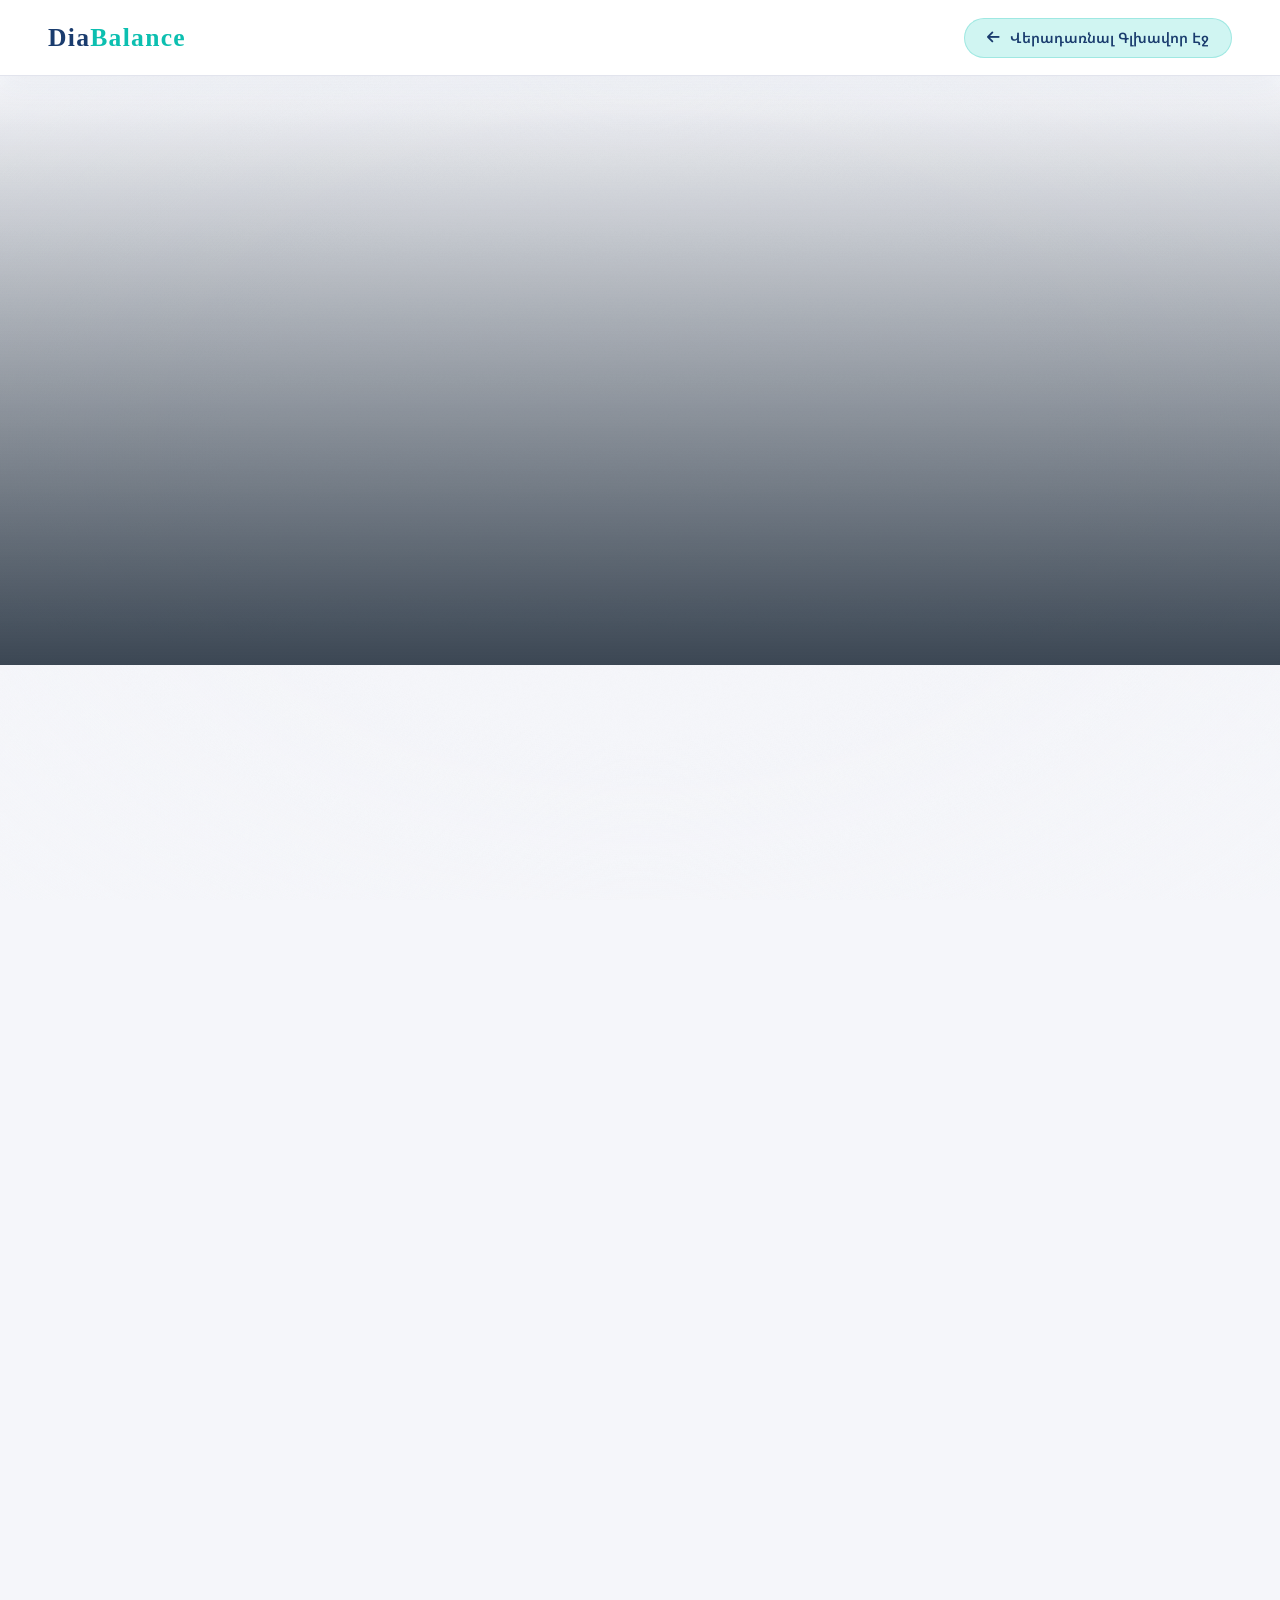
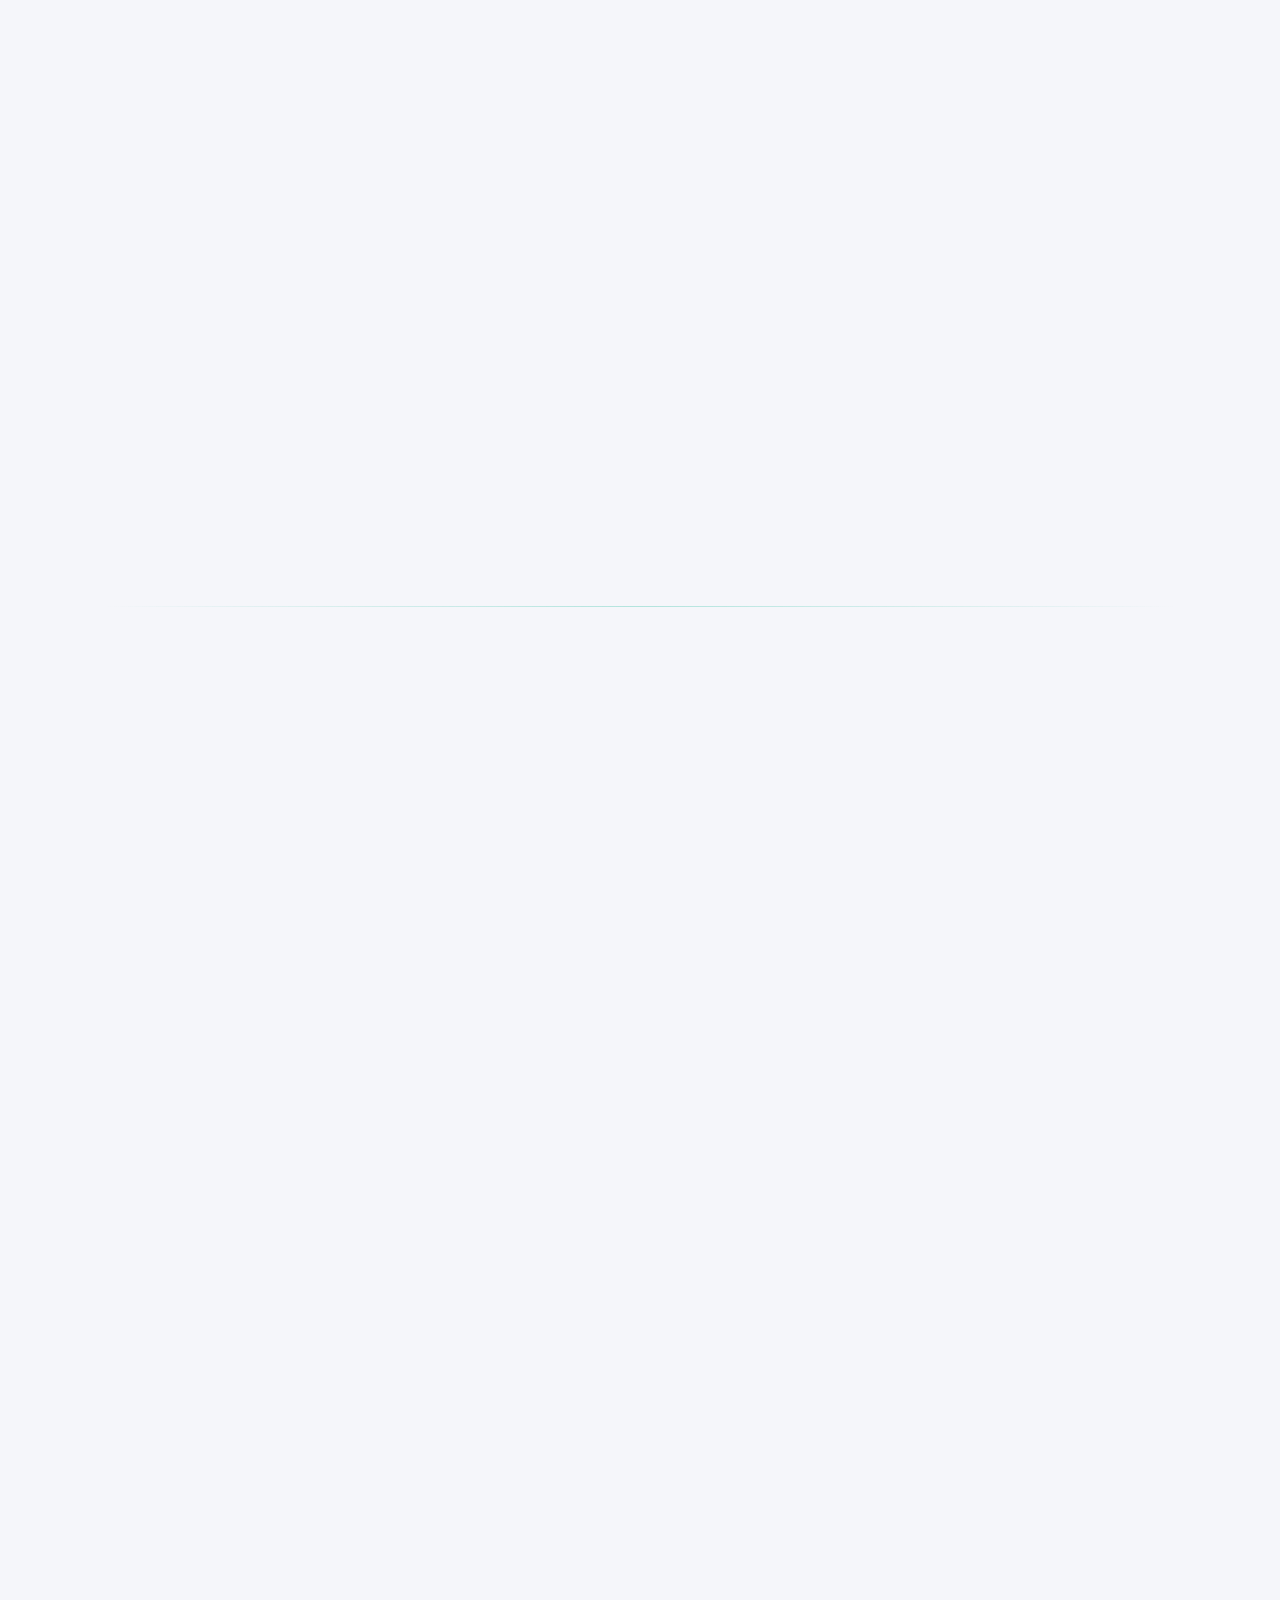
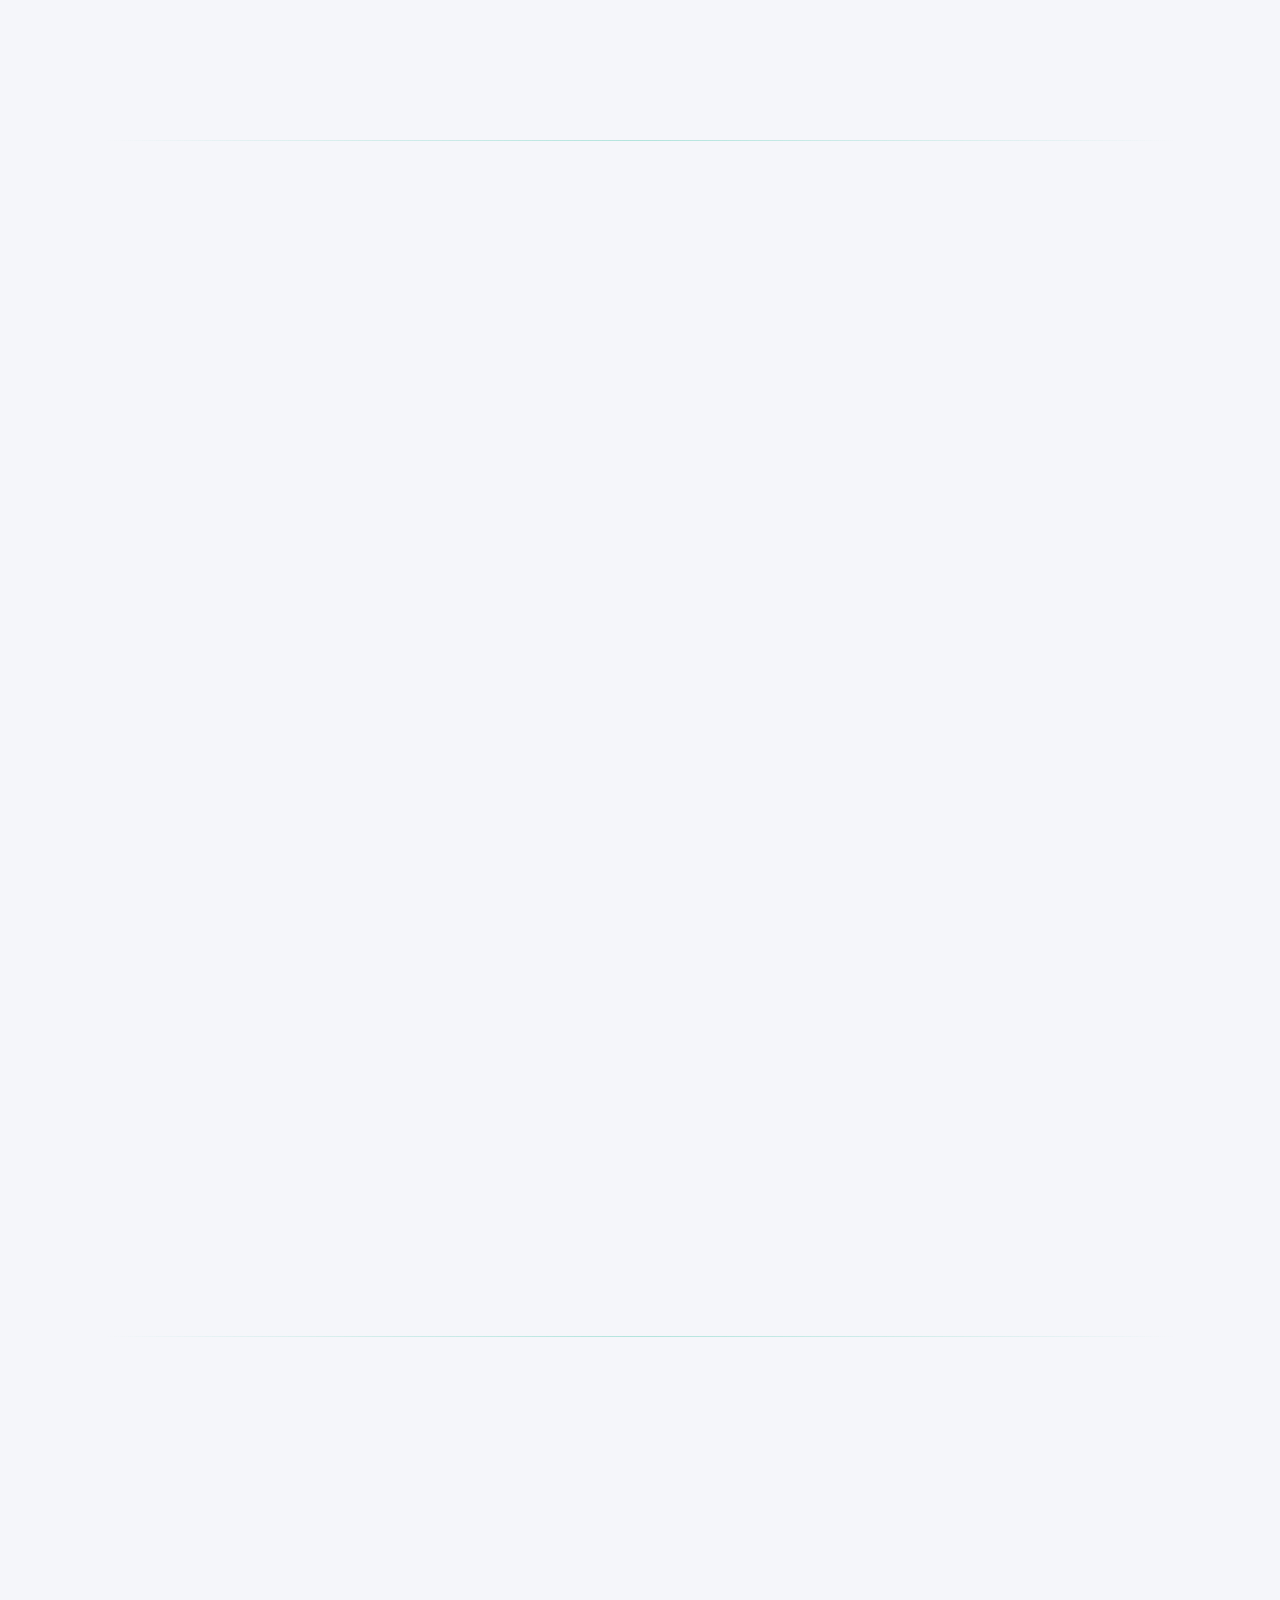
==== about.html @ 8f24bb7c "Add files via upload" ====
<!DOCTYPE html>
<html lang="hy">
<head>
    <meta charset="UTF-8" />
    <meta name="viewport" content="width=device-width, initial-scale=1.0" />
    <title>Դիաբետի մասին — DiaBalance</title>
    <link rel="preconnect" href="https://fonts.googleapis.com" />
    <link rel="preconnect" href="https://fonts.gstatic.com" crossorigin />
    <link href="https://fonts.googleapis.com/css2?family=Cormorant+Garamond:wght@300;400;600&family=DM+Sans:wght@300;400;500;600;700&family=Noto+Sans+Armenian:wght@300;400;500;600;700&display=swap" rel="stylesheet" />
    <link rel="stylesheet" href="https://cdnjs.cloudflare.com/ajax/libs/font-awesome/6.5.2/css/all.min.css" />
    <link rel="stylesheet" href="https://unpkg.com/aos@2.3.4/dist/aos.css" />
    <script src="https://cdnjs.cloudflare.com/ajax/libs/three.js/r128/three.min.js"></script>
    <style>
        :root {
            --bg: #f5f6fa;
            --surface: #ffffff;
            --blue: #1a3c6e;
            --blue-mid: #2563b0;
            --teal: #0cbfb0;
            --teal-soft: #d0f5f2;
            --gray-100: #f0f1f5;
            --gray-200: #e2e4ed;
            --gray-500: #8a91a8;
            --gray-800: #1e2235;

            --deep-blue: var(--bg);
            --navy: var(--surface);
            --mid-blue: var(--blue-mid);
            --teal-glow: rgba(12, 191, 176, 0.25);
            --teal-dim: rgba(12, 191, 176, 0.12);
            --white: var(--gray-800);
            --white-dim: var(--gray-500);
            --glass-bg: var(--surface);
            --glass-border: var(--gray-200);
            --glass-shadow: 0 8px 32px rgba(26, 60, 110, .06);
            --radius-lg: 26px;
            --radius-md: 18px;
            --transition: 0.45s cubic-bezier(0.22,0.87,0.38,0.99);
        }
        *, *::before, *::after { margin:0; padding:0; box-sizing:border-box; }
        html, body {
            width:100%;
            background: var(--deep-blue);
            font-family: 'Noto Sans Armenian','DM Sans',sans-serif;
            color: var(--white);
            scroll-behavior: smooth;
        }
        #bg-canvas { position:fixed; inset:0; z-index:0; pointer-events:none; }
        body::after {
            content:''; position:fixed; inset:0; z-index:1; pointer-events:none;
            background-image: url("data:image/svg+xml,%3Csvg viewBox='0 0 256 256' xmlns='http://www.w3.org/2000/svg'%3E%3Cfilter id='noise'%3E%3CfeTurbulence type='fractalNoise' baseFrequency='0.9' numOctaves='4' stitchTiles='stitch'/%3E%3C/filter%3E%3Crect width='100%25' height='100%25' filter='url(%23noise)' opacity='0.03'/%3E%3C/svg%3E");
            background-repeat:repeat; background-size:200px; opacity:0.6;
        }
        .vignette { position:fixed; inset:0; z-index:2; pointer-events:none; background:radial-gradient(ellipse 80% 80% at 50% 50%, transparent 40%, rgba(245, 246, 250, 0.75) 100%); }

        /* NAV */
        nav {
            position:fixed; top:0; left:0; right:0; z-index:50;
            display:flex; align-items:center; justify-content:space-between;
            padding:1.1rem 3rem;
            background:rgba(255, 255, 255, 0.95);
            backdrop-filter:blur(16px); -webkit-backdrop-filter:blur(16px);
            border-bottom:1px solid var(--glass-border);
            box-shadow: var(--glass-shadow);
        }
        .logo { font-family:'DM Serif Display',serif; font-size:1.6rem; font-weight:600; color:var(--blue); letter-spacing:0.05em; text-decoration:none; }
        .logo span { color:var(--teal); }
        
        .nav-back-btn {
            display: inline-flex;
            align-items: center;
            gap: 0.6rem;
            padding: 0.6rem 1.4rem;
            background: var(--teal-soft);
            color: var(--blue) !important;
            border: 1px solid rgba(12, 191, 176, 0.25);
            border-radius: 100px;
            font-size: 0.9rem;
            font-weight: 600;
            text-decoration: none;
            transition: all 0.3s ease;
        }
        .nav-back-btn:hover {
            background: var(--teal);
            color: #ffffff !important;
            transform: translateY(-2px);
            box-shadow: 0 4px 15px rgba(12, 191, 176, 0.3);
        }
        .nav-links { display:flex; gap:2rem; list-style:none; }
        .nav-links a {
            font-size:0.9rem; font-weight:500; color:var(--white-dim);
            text-decoration:none; transition:color 0.25s ease; position:relative;
        }
        .nav-links a::after {
            content:''; position:absolute; bottom:-6px; left:0; right:0; height:2px;
            background:var(--teal); transform:scaleX(0); transform-origin:left; transition:transform 0.3s ease;
        }
        .nav-links a:hover, .nav-links a.active { color:var(--white); }
        .nav-links a:hover::after, .nav-links a.active::after { transform:scaleX(1); }

        /* CONTENT */
        .content-wrapper { position:relative; z-index:10; padding-top:80px; }
        .wrap { max-width:1200px; margin:0 auto; padding:0 5%; }
        .section-pad { padding:100px 0; }

        /* PAGE HERO */
        .page-hero {
            min-height:65vh; display:flex; align-items:center; justify-content:center;
            text-align:center; padding:120px 5% 80px;
            background:linear-gradient(180deg, rgba(13,27,42,0) 0%, rgba(13,27,42,0.8) 100%);
        }
        .page-hero-badge {
            display:inline-flex; align-items:center; gap:0.6rem;
            padding:0.5rem 1.2rem; border:1px solid rgba(26,188,156,0.35);
            border-radius:999px; background:var(--teal-dim);
            font-size:0.8rem; font-weight:600; color:var(--teal);
            margin-bottom:1.6rem; backdrop-filter:blur(8px);
        }
        .page-hero-badge span { width:8px; height:8px; border-radius:50%; background:var(--teal); box-shadow:0 0 10px var(--teal); animation:pulse 2s infinite; }
        @keyframes pulse { 0%,100%{opacity:1;transform:scale(1)} 50%{opacity:.4;transform:scale(.7)} }
        .page-title { font-size:clamp(2.8rem,6vw,5rem); font-weight:700; line-height:1.15; margin-bottom:1.5rem; }
        .page-title span { color:var(--teal); text-shadow:0 0 30px rgba(26,188,156,0.5); }
        .page-subtitle { font-size:1.2rem; color:var(--white-dim); max-width:600px; margin:0 auto; line-height:1.8; }

        /* GLASS CARD */
        .glass-card {
            background:var(--glass-bg); backdrop-filter:blur(16px); -webkit-backdrop-filter:blur(16px);
            border:1px solid var(--glass-border); border-radius:var(--radius-lg);
            box-shadow:var(--glass-shadow); transition:all var(--transition); position:relative; overflow:hidden;
        }
        .glass-card::before {
            content:''; position:absolute; top:0; left:0; right:0; height:3px;
            background:linear-gradient(90deg,#1e4d8c,var(--teal)); opacity:0; transition:opacity var(--transition);
        }
        .glass-card:hover { border-color:var(--teal); box-shadow:0 15px 50px rgba(26,188,156,0.2); }
        .glass-card:hover::before { opacity:1; }

        /* PHOTO STRIP */
        .photo-strip { display:grid; grid-template-columns:repeat(4,1fr); gap:1.5rem; margin-bottom:5rem; }
        .photo-card {
            border-radius:var(--radius-md); overflow:hidden; position:relative; aspect-ratio:4/3;
            box-shadow:var(--glass-shadow); transition:all var(--transition);
        }
        .photo-card:hover { transform:translateY(-8px) scale(1.02); box-shadow:0 20px 50px rgba(26,188,156,0.3); }
        .photo-card img { width:100%; height:100%; object-fit:cover; display:block; transition:transform 0.6s ease; }
        .photo-card:hover img { transform:scale(1.1); }
        .photo-card-label {
            position:absolute; bottom:0; left:0; right:0; padding:1.5rem 1.2rem 1rem;
            background:linear-gradient(to top, rgba(13,27,42,0.95), transparent);
            font-size:0.9rem; font-weight:600; color:var(--white);
        }
        .photo-card:first-child { grid-column:span 2; grid-row:span 2; aspect-ratio:unset; }
        .photo-card:first-child { height:400px; }

        /* DS LABEL */
        .ds-label {
            display:inline-flex; align-items:center; gap:10px;
            background:var(--teal-dim); color:var(--teal);
            border:1px solid rgba(26,188,156,0.2); font-size:0.85rem; font-weight:700;
            padding:8px 18px; border-radius:100px; margin-bottom:1.5rem;
            backdrop-filter:blur(10px); box-shadow:0 0 10px var(--teal-dim);
        }
        .ds-h2 { font-size:clamp(2rem,4vw,3rem); font-weight:700; color:var(--white); margin-bottom:1.5rem; line-height:1.2; }
        .ds-sub { font-size:1.1rem; color:var(--white-dim); line-height:1.8; }

        /* INFO GRID */
        .info-grid { display:grid; grid-template-columns:1fr 1fr; gap:3rem; align-items:center; }
        .info-text { display:flex; flex-direction:column; gap:1.5rem; }
        .info-text p { font-size:1.05rem; color:var(--white-dim); line-height:1.9; }
        .info-image { border-radius:var(--radius-lg); overflow:hidden; box-shadow:0 0 40px rgba(26,188,156,0.15); }
        .info-image img { width:100%; height:400px; object-fit:cover; display:block; }

        /* STAT PILLS */
        .stat-pills { display:flex; gap:1.5rem; flex-wrap:wrap; margin-top:2rem; }
        .stat-pill {
            padding:1.2rem 2rem; border-radius:16px; text-align:center;
            background:var(--glass-bg); border:1px solid rgba(26,188,156,0.25);
            backdrop-filter:blur(12px); flex:1 1 140px;
        }
        .stat-pill-num { display:block; font-size:2.2rem; font-weight:700; color:var(--teal); text-shadow:0 0 15px rgba(26,188,156,0.5); }
        .stat-pill-lab { font-size:0.85rem; color:var(--white-dim); margin-top:0.3rem; }

        /* ICON LIST */
        .icon-list { display:flex; flex-direction:column; gap:1.2rem; }
        .icon-item {
            display:flex; align-items:flex-start; gap:1.5rem;
            padding:1.5rem 2rem; border-radius:20px;
            background:var(--glass-bg); border:1px solid var(--glass-border);
            backdrop-filter:blur(12px); transition:all var(--transition);
        }
        .icon-item:hover { border-color:var(--teal); transform:translateX(8px); box-shadow:0 8px 30px rgba(26,188,156,0.15); }
        .icon-item-ico { width:52px; height:52px; border-radius:16px; background:rgba(26,188,156,0.12); color:var(--teal); display:flex; align-items:center; justify-content:center; font-size:1.5rem; flex-shrink:0; border:1px solid rgba(26,188,156,0.2); }
        .icon-item-text strong { display:block; font-size:1.1rem; color:var(--white); margin-bottom:0.4rem; }
        .icon-item-text p { font-size:0.95rem; color:var(--white-dim); line-height:1.6; }

        /* INFOGRAPHIC CARDS */
        .infographic-grid { display:grid; grid-template-columns:repeat(3,1fr); gap:2rem; }
        .infographic-card { padding:2.5rem 2rem; text-align:center; }
        .infographic-card i { font-size:3.5rem; color:var(--teal); margin-bottom:1.5rem; filter:drop-shadow(0 0 15px rgba(26,188,156,0.5)); }
        .infographic-card h3 { font-size:1.3rem; font-weight:600; color:var(--white); margin-bottom:0.8rem; }
        .infographic-card p { font-size:0.95rem; color:var(--white-dim); line-height:1.7; }

        /* SECTION DIVIDER */
        .divider { width:100%; height:1px; background:linear-gradient(90deg,transparent,rgba(26,188,156,0.3),transparent); margin:0; }

        /* BACK BUTTON */
        .back-btn {
            display:inline-flex; align-items:center; gap:0.7rem; padding:0.8rem 1.8rem;
            background:var(--teal-dim); border:1px solid rgba(26,188,156,0.3); color:var(--teal);
            border-radius:100px; font-size:0.95rem; font-weight:600; text-decoration:none;
            transition:all 0.3s ease; margin-bottom:2rem;
        }
        .back-btn:hover { background:var(--teal); color:var(--deep-blue); transform:translateX(-4px); }

        /* FOOTER */
        footer {
            position:relative; z-index:10; text-align:center; padding:3rem;
            border-top:1px solid var(--glass-border); color:var(--white-dim); font-size:0.9rem;
        }
        footer a { color:var(--teal); text-decoration:none; }

        @media(max-width:960px) {
            .info-grid { grid-template-columns:1fr; }
            .photo-strip { grid-template-columns:1fr 1fr; }
            .photo-card:first-child { grid-column:span 2; }
            .infographic-grid { grid-template-columns:1fr 1fr; }
        }
        @media(max-width:640px) {
            nav { padding:1rem 1.5rem; }
            .nav-links { display:none; }
            .photo-strip { grid-template-columns:1fr; }
            .photo-card:first-child { grid-column:span 1; }
            .infographic-grid { grid-template-columns:1fr; }
        }
    </style>
</head>
<body>
<canvas id="bg-canvas"></canvas>
<div class="vignette"></div>

<nav id="navbar">
    <a href="index.html" class="logo">Dia<span>Balance</span></a>
    <a href="index.html" class="nav-back-btn"><i class="fa-solid fa-arrow-left"></i> Վերադառնալ Գլխավոր Էջ</a>
</nav>

<div class="content-wrapper">

    <!-- PAGE HERO -->
    <div class="page-hero">
        <div>
            <div class="page-hero-badge" data-aos="fade-down"><span></span> Բժշկական ուղեցույց</div>
            <h1 class="page-title" data-aos="fade-up" data-aos-delay="100">Ամեն ինչ <span>Դիաբետի</span> մասին</h1>
            <p class="page-subtitle" data-aos="fade-up" data-aos-delay="200">Բացահայտեք շաքարային դիաբետի էությունը, առաջացման պատճառները, ռիսկային գործոնները և արդյունավետ կառավարման ուղիները:</p>
        </div>
    </div>

    <div class="wrap">

        <!-- PHOTO STRIP -->
        <div class="photo-strip" data-aos="fade-up">
            <div class="photo-card">
                <img src="https://images.unsplash.com/photo-1631549916768-4119b2e5f926?w=800&q=80&fit=crop" alt="Diabetes care" loading="lazy"/>
                <div class="photo-card-label">Ժամանակակից բժշկություն</div>
            </div>
            <div class="photo-card">
                <img src="https://images.unsplash.com/photo-1559757148-5c350d0d3c56?w=600&q=80&fit=crop" alt="blood glucose" loading="lazy"/>
                <div class="photo-card-label">Գլյուկոզայի մոնիտորինգ</div>
            </div>
            <div class="photo-card">
                <img src="https://images.unsplash.com/photo-1490645935967-10de6ba17061?w=600&q=80&fit=crop" alt="healthy food" loading="lazy"/>
                <div class="photo-card-label">Առողջ սնուցում</div>
            </div>
            <div class="photo-card">
                <img src="https://images.unsplash.com/photo-1571019613454-1cb2f99b2d8b?w=600&q=80&fit=crop" alt="exercise" loading="lazy"/>
                <div class="photo-card-label">Ֆիզիկական ակտիվություն</div>
            </div>
            <div class="photo-card">
                <img src="https://images.unsplash.com/photo-1576091160550-2173dba999ef?w=600&q=80&fit=crop" alt="doctor patient" loading="lazy"/>
                <div class="photo-card-label">Բժշկական հսկողություն</div>
            </div>
        </div>

        <!-- SECTION 1: WHAT IS DIABETES -->
        <section class="section-pad">
            <div class="info-grid">
                <div class="info-text" data-aos="fade-right" data-aos-duration="900">
                    <div class="ds-label"><i class="fa-solid fa-circle-info"></i> Սահմանում</div>
                    <h2 class="ds-h2">Ի՞նչ է շաքարային դիաբետը</h2>
                    <p>Շաքարային դիաբետը (Diabetes Mellitus) քրոնիկ նյութափոխանակային հիվանդություն է, որի դեպքում արյան մեջ գլյուկոզայի մակարդակը մնում է կայուն բարձր։ Սա տեղի է ունենում, երբ ենթաստամոքսային գեղձը չի կարողանում արտադրել բավարար քանակությամբ ինսուլին, կամ օրգանիզմն արդյունավետորեն չի կարողանում օգտագործել արտադրված ինսուլինը:</p>
                    <p>Ինսուլինը հորմոն է, որն օգնում է գլյուկոզային ներթափանցել բջիջներ և ապահովել դրանք էներգիայով: Եթե այս գործընթացը խանգարվում է, գլյուկոզան կուտակվում է արյան մեջ, ինչը ժամանակի ընթացքում զգալի վնաս է հասցնում օրգանիզմի բազմաթիվ համակարգերին:</p>
                    <div class="stat-pills">
                        <div class="stat-pill"><span class="stat-pill-num" data-count="537">0</span><div class="stat-pill-lab">մլն հիվանդ աշխարհում</div></div>
                        <div class="stat-pill"><span class="stat-pill-num" data-count="90">0</span><div class="stat-pill-lab">%՝ 2-րդ տիպ</div></div>
                        <div class="stat-pill"><span class="stat-pill-num">50%</span><div class="stat-pill-lab">չգիտի իր ախտորոշման մասին</div></div>
                    </div>
                </div>
                <div class="info-image" data-aos="fade-left" data-aos-duration="900" data-aos-delay="200">
                    <img src="https://images.unsplash.com/photo-1559757148-5c350d0d3c56?w=800&q=80&fit=crop" alt="Diabetes medical" loading="lazy" />
                </div>
            </div>
        </section>

        <div class="divider"></div>

        <!-- SECTION 2: INFOGRAPHIC - CAUSES -->
        <section class="section-pad" id="causes">
            <div style="text-align:center;margin-bottom:4rem;" data-aos="fade-up">
                <div class="ds-label"><i class="fa-solid fa-magnifying-glass"></i> Պատճառները</div>
                <h2 class="ds-h2">Ինչո՞ւ է առաջանում դիաբետը</h2>
            </div>
            <div class="infographic-grid">
                <div class="glass-card infographic-card" data-aos="fade-up" data-aos-delay="0">
                    <i class="fa-solid fa-dna"></i>
                    <h3>Գենետիկ նախատրամադրվածություն</h3>
                    <p>Ընտանիքում հիվանդության առկայությունը զգալիորեն բարձրացնում է հատկապես 2-րդ տիպի դիաբետի զարգացման ռիսկը:</p>
                </div>
                <div class="glass-card infographic-card" data-aos="fade-up" data-aos-delay="150">
                    <i class="fa-solid fa-burger"></i>
                    <h3>Ոչ առողջ ապրելակերպ</h3>
                    <p>Ավելորդ քաշը, պարզ ածխաջրերով հարուստ սնունդը և նստակյաց ակտիվությունը 2-րդ տիպի դիաբետի հիմնական գործոններն են:</p>
                </div>
                <div class="glass-card infographic-card" data-aos="fade-up" data-aos-delay="300">
                    <i class="fa-solid fa-shield-virus"></i>
                    <h3>Աուտոիմուն խանգարումներ</h3>
                    <p>1-ին տիպի դիաբետի դեպքում իմունային համակարգը սխալմամբ հարձակվում է ենթաստամոքսային գեղձի ինսուլին արտադրող բջիջների վրա:</p>
                </div>
                <div class="glass-card infographic-card" data-aos="fade-up" data-aos-delay="450">
                    <i class="fa-solid fa-person-pregnant"></i>
                    <h3>Հղիություն</h3>
                    <p>Հղիության ընթացքում հորմոնալ մեծ փոփոխությունները կարող են առաջացնել ինսուլինառեզիստենտություն և հանգեցնել գեստացիոն դիաբետի:</p>
                </div>
                <div class="glass-card infographic-card" data-aos="fade-up" data-aos-delay="600">
                    <i class="fa-solid fa-brain"></i>
                    <h3>Քրոնիկ սթրես</h3>
                    <p>Սթրեսի հորմոնները (կորտիզոլ, ադրենալին) բարձրացնում են արյան գլյուկոզան և խափանում ինսուլինի ճիշտ կլանումը:</p>
                </div>
                <div class="glass-card infographic-card" data-aos="fade-up" data-aos-delay="750">
                    <i class="fa-solid fa-pills"></i>
                    <h3>Որոշ դեղամիջոցներ</h3>
                    <p>Հորմոնալ կամ հատուկ ստերոիդային որոշ դեղերի երկարատև ընդունումը կարող է ժամանակավոր կամ մշտական ազդեցություն ունենալ արյան շաքարի վրա:</p>
                </div>
            </div>
        </section>

        <div class="divider"></div>

        <!-- SECTION 3: WHO IS AT RISK -->
        <section class="section-pad" id="risk">
            <div class="info-grid">
                <div class="info-image" data-aos="fade-right" data-aos-duration="900">
                    <img src="https://images.unsplash.com/photo-1576091160550-2173dba999ef?w=800&q=80&fit=crop" alt="Doctor consulting patient" loading="lazy" />
                </div>
                <div data-aos="fade-left" data-aos-duration="900" data-aos-delay="200">
                    <div class="ds-label"><i class="fa-solid fa-user-shield"></i> Ռիսկային խմբեր</div>
                    <h2 class="ds-h2">Ովքե՞ր են գտնվում ռիսկի գոտում</h2>
                    <div class="icon-list" style="margin-top:1.5rem;">
                        <div class="icon-item">
                            <div class="icon-item-ico"><i class="fa-solid fa-calendar"></i></div>
                            <div class="icon-item-text"><strong>45 և ավելի բարձր տարիք</strong><p>Տարիքի հետ 2-րդ տիպի դիաբետի զարգացման ռիսկն էապես աճում է:</p></div>
                        </div>
                        <div class="icon-item">
                            <div class="icon-item-ico"><i class="fa-solid fa-weight-scale"></i></div>
                            <div class="icon-item-text"><strong>Ավելորդ քաշ և ճարպակալում</strong><p>Մարմնի զանգվածի ցուցիչի (BMI) 25-ից բարձր լինելը հիմնական նախադրյալն է:</p></div>
                        </div>
                        <div class="icon-item">
                            <div class="icon-item-ico"><i class="fa-solid fa-couch"></i></div>
                            <div class="icon-item-text"><strong>Նստակյաց ապրելակերպ</strong><p>Ֆիզիկական ակտիվության պակասը նպաստում է ինսուլինառեզիստենտությանը և նյութափոխանակության դանդաղմանը:</p></div>
                        </div>
                        <div class="icon-item">
                            <div class="icon-item-ico"><i class="fa-solid fa-heart-crack"></i></div>
                            <div class="icon-item-text"><strong>Սրտանոթային խնդիրներ</strong><p>Զարկերակային բարձր ճնշումը և բարձր խոլեստերինը փոխկապակցված են դիաբետի հետ:</p></div>
                        </div>
                        <div class="icon-item">
                            <div class="icon-item-ico"><i class="fa-solid fa-users"></i></div>
                            <div class="icon-item-text"><strong>Ժառանգականություն</strong><p>Արյունակից բարեկամների մոտ հիվանդության առկայությունը խոցելի է դարձնում անհատին զենետիկ դաշտում:</p></div>
                        </div>
                    </div>
                </div>
            </div>
        </section>

        <div class="divider"></div>

        <!-- SECTION 4: COMPLICATIONS -->
        <section class="section-pad" id="complications">
            <div style="text-align:center;margin-bottom:4rem;" data-aos="fade-up">
                <div class="ds-label"><i class="fa-solid fa-triangle-exclamation"></i> Բարդություններ</div>
                <h2 class="ds-h2">Չվերահսկվող դիաբետի հետևանքները</h2>
                <p class="ds-sub" style="margin:0 auto;">Գլյուկոզայի մշտական բարձր մակարդակն աստիճանաբար քայքայում է օրգանիզմի անոթներն ու նյարդերը:</p>
            </div>
            <div class="infographic-grid">
                <div class="glass-card infographic-card" data-aos="zoom-in" data-aos-delay="0">
                    <i class="fa-solid fa-eye" style="color:#5bc0eb;"></i>
                    <h3>Ռետինոպաթիա</h3>
                    <p>Աչքի ցանցաթաղանթի մանր անոթների վնասում, որը կարող է հանգեցնել տեսողության վատթարացման կամ լիակատար կուրության:</p>
                </div>
                <div class="glass-card infographic-card" data-aos="zoom-in" data-aos-delay="150">
                    <i class="fa-solid fa-kidneys" style="color:#fde74c;"></i>
                    <h3>Նեֆրոպաթիա</h3>
                    <p>Երիկամների ֆիլտրման ֆունկցիայի խանգարում խրոնիկ նեֆրոպաթիայով, ինչը կարող է պահանջել դիալիզ:</p>
                </div>
                <div class="glass-card infographic-card" data-aos="zoom-in" data-aos-delay="300">
                     // THREE.JS
    (function(){
        const canvas = document.getElementById('bg-canvas');
        const renderer = new THREE.WebGLRenderer({canvas, alpha:true, antialias:true});
        renderer.setPixelRatio(Math.min(window.devicePixelRatio,2));
        renderer.setSize(window.innerWidth, window.innerHeight);
        renderer.setClearColor(0x000000,0);
        const scene = new THREE.Scene();
        const camera = new THREE.PerspectiveCamera(60, window.innerWidth/window.innerHeight, 0.1, 200);
        camera.position.z = 38;
        scene.fog = new THREE.FogExp2(0xf5f6fa, 0.022);
        const TEAL = new THREE.Color(0x0cbfb0), BLUE = new THREE.Color(0x2563b0), GRAY = new THREE.Color(0xc0c8d8);
        const N=55, SP=22, LD=9, pos=[], meshes=[], vel=[], ph[];
        const sg = new THREE.SphereGeometry(1,12,12);
        for(let i=0;i<N;i++){
            const p=new THREE.Vector3((Math.random()-.5)*SP*2,(Math.random()-.5)*SP*1.3,(Math.random()-.5)*SP*0.7);
            pos.push(p); ph.push(Math.random()*Math.PI*2);
            const t=Math.random(); const c=t<0.4?TEAL.clone():t<0.75?BLUE.clone().lerp(TEAL,0.3):GRAY.clone();
            const r=0.08+Math.random()*0.28;
            const m=new THREE.Mesh(sg,new THREE.MeshBasicMaterial({color:c,transparent:true,opacity:0.6}));
            m.scale.setScalar(r); m.position.copy(p); scene.add(m); meshes.push(m);
            vel.push(new THREE.Vector3((Math.random()-.5)*0.008,(Math.random()-.5)*0.008,(Math.random()-.5)*0.004));
        }
        const lg=new THREE.BufferGeometry(), max=N*(N-1)/2, lp=new Float32Array(max*2*3);
        lg.setAttribute('position',new THREE.BufferAttribute(lp,3));
        const lm=new THREE.LineSegments(lg,new THREE.LineBasicMaterial({color:0x0cbfb0,transparent:true,opacity:0.1}));
        scene.add(lm);
        const mouse=new THREE.Vector2(0,0);
        window.addEventListener('mousemove',e=>{mouse.x=(e.clientX/window.innerWidth-.5)*2;mouse.y=(e.clientY/window.innerHeight-.5)*2;});
        window.addEventListener('resize',()=>{camera.aspect=window.innerWidth/window.innerHeight;camera.updateProjectionMatrix();renderer.setSize(window.innerWidth,window.innerHeight);});
        const clock=new THREE.Clock();
        function animate(){
            requestAnimationFrame(animate);
            const t=clock.getElapsedTime();
            camera.position.x+=(mouse.x*4-camera.position.x)*0.03;
            camera.position.y+=(-mouse.y*3-camera.position.y)*0.03;
            camera.lookAt(scene.position);
            for(let i=0;i<N;i++){
                const v=vel[i],p=pos[i],pph=ph[i];
                p.x+=v.x+Math.cos(t*0.3+pph)*0.01;
                p.y+=v.y+Math.sin(t*0.4+pph)*0.015;
                p.z+=v.z;
                if(Math.abs(p.x)>SP)v.x*=-1;
                if(Math.abs(p.y)>SP*0.7)v.y*=-1;
                if(Math.abs(p.z)>SP*0.4)v.z*=-1;
                meshes[i].position.copy(p);
                meshes[i].material.opacity=0.35+0.25*Math.sin(t*0.7+pph);
            }
            let idx=0;
            for(let a=0;a<N;a++) for(let b=a+1;b<N;b++){
                const d=pos[a].distanceTo(pos[b]);
                if(d<LD){lp[idx++]=pos[a].x;lp[idx++]=pos[a].y;lp[idx++]=pos[a].z;lp[idx++]=pos[b].x;lp[idx++]=pos[b].y;lp[idx++]=pos[b].z;}
            }
            lg.attributes.position.needsUpdate=true; lg.setDrawRange(0,idx/3);
            lm.material.opacity=0.08+0.06*Math.sin(t*0.25);
            renderer.render(scene,camera);
        }
        animate();
    })();
</script>
</body>
</html>
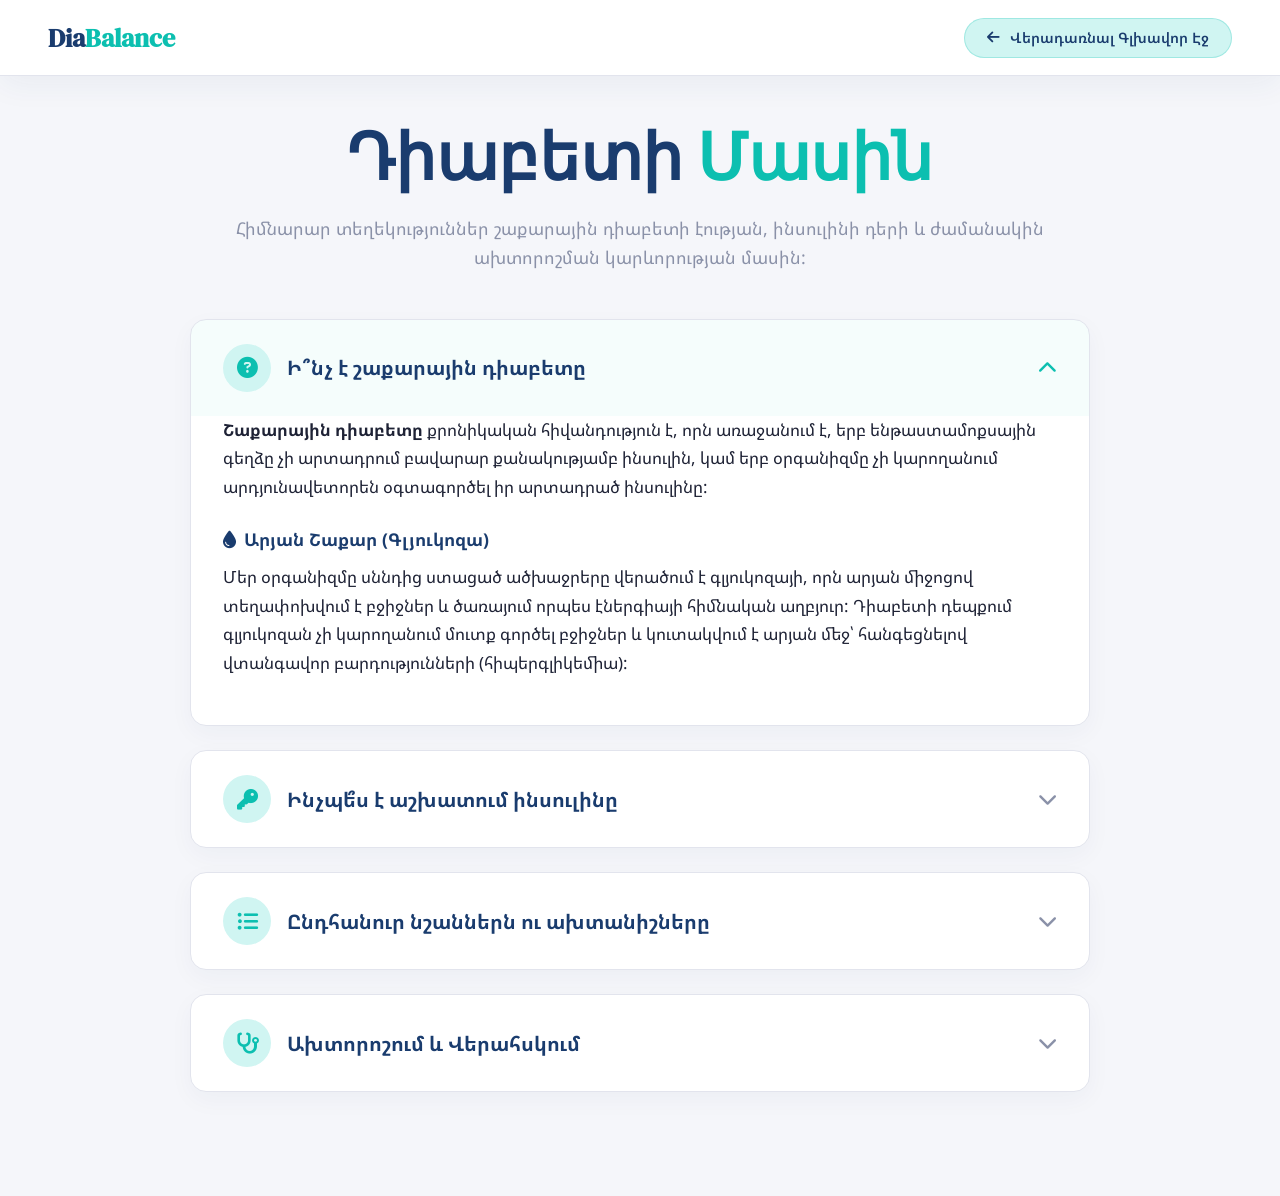
==== commit b8bcc7f8: "Add files via upload" ====
--- a/about.html
+++ b/about.html
@@ -1,464 +1,219 @@
 <!DOCTYPE html>
 <html lang="hy">
 <head>
-    <meta charset="UTF-8" />
-    <meta name="viewport" content="width=device-width, initial-scale=1.0" />
-    <title>Դիաբետի մասին — DiaBalance</title>
-    <link rel="preconnect" href="https://fonts.googleapis.com" />
-    <link rel="preconnect" href="https://fonts.gstatic.com" crossorigin />
-    <link href="https://fonts.googleapis.com/css2?family=Cormorant+Garamond:wght@300;400;600&family=DM+Sans:wght@300;400;500;600;700&family=Noto+Sans+Armenian:wght@300;400;500;600;700&display=swap" rel="stylesheet" />
-    <link rel="stylesheet" href="https://cdnjs.cloudflare.com/ajax/libs/font-awesome/6.5.2/css/all.min.css" />
-    <link rel="stylesheet" href="https://unpkg.com/aos@2.3.4/dist/aos.css" />
-    <script src="https://cdnjs.cloudflare.com/ajax/libs/three.js/r128/three.min.js"></script>
+    <meta charset="UTF-8">
+    <meta name="viewport" content="width=device-width, initial-scale=1.0">
+    <title>Դիաբետի Մասին — DiaBalance</title>
+    <!-- Fonts and Icons -->
+    <link rel="preconnect" href="https://fonts.googleapis.com">
+    <link rel="preconnect" href="https://fonts.gstatic.com" crossorigin>
+    <link href="https://fonts.googleapis.com/css2?family=DM+Sans:wght@400;500;700&family=DM+Serif+Display&family=Noto+Sans+Armenian:wght@400;500;600;700&display=swap" rel="stylesheet">
+    <link rel="stylesheet" href="https://cdnjs.cloudflare.com/ajax/libs/font-awesome/6.5.2/css/all.min.css">
+    <link rel="stylesheet" href="mobile.css">
     <style>
         :root {
             --bg: #f5f6fa;
             --surface: #ffffff;
             --blue: #1a3c6e;
-            --blue-mid: #2563b0;
             --teal: #0cbfb0;
             --teal-soft: #d0f5f2;
             --gray-100: #f0f1f5;
             --gray-200: #e2e4ed;
             --gray-500: #8a91a8;
             --gray-800: #1e2235;
-
-            --deep-blue: var(--bg);
-            --navy: var(--surface);
-            --mid-blue: var(--blue-mid);
-            --teal-glow: rgba(12, 191, 176, 0.25);
-            --teal-dim: rgba(12, 191, 176, 0.12);
-            --white: var(--gray-800);
-            --white-dim: var(--gray-500);
-            --glass-bg: var(--surface);
-            --glass-border: var(--gray-200);
-            --glass-shadow: 0 8px 32px rgba(26, 60, 110, .06);
-            --radius-lg: 26px;
-            --radius-md: 18px;
-            --transition: 0.45s cubic-bezier(0.22,0.87,0.38,0.99);
-        }
-        *, *::before, *::after { margin:0; padding:0; box-sizing:border-box; }
-        html, body {
-            width:100%;
-            background: var(--deep-blue);
-            font-family: 'Noto Sans Armenian','DM Sans',sans-serif;
-            color: var(--white);
-            scroll-behavior: smooth;
-        }
-        #bg-canvas { position:fixed; inset:0; z-index:0; pointer-events:none; }
-        body::after {
-            content:''; position:fixed; inset:0; z-index:1; pointer-events:none;
-            background-image: url("data:image/svg+xml,%3Csvg viewBox='0 0 256 256' xmlns='http://www.w3.org/2000/svg'%3E%3Cfilter id='noise'%3E%3CfeTurbulence type='fractalNoise' baseFrequency='0.9' numOctaves='4' stitchTiles='stitch'/%3E%3C/filter%3E%3Crect width='100%25' height='100%25' filter='url(%23noise)' opacity='0.03'/%3E%3C/svg%3E");
-            background-repeat:repeat; background-size:200px; opacity:0.6;
-        }
-        .vignette { position:fixed; inset:0; z-index:2; pointer-events:none; background:radial-gradient(ellipse 80% 80% at 50% 50%, transparent 40%, rgba(245, 246, 250, 0.75) 100%); }
-
-        /* NAV */
+        }
+        *, *::before, *::after { box-sizing: border-box; }
+        body, html {
+            margin: 0; padding: 0; width: 100%;
+            font-family: 'Noto Sans Armenian', 'DM Sans', sans-serif;
+            background: var(--bg); color: var(--gray-800);
+            min-height: 100vh; scroll-behavior: smooth;
+        }
+
+        /* Nav */
         nav {
-            position:fixed; top:0; left:0; right:0; z-index:50;
-            display:flex; align-items:center; justify-content:space-between;
-            padding:1.1rem 3rem;
-            background:rgba(255, 255, 255, 0.95);
-            backdrop-filter:blur(16px); -webkit-backdrop-filter:blur(16px);
-            border-bottom:1px solid var(--glass-border);
-            box-shadow: var(--glass-shadow);
-        }
-        .logo { font-family:'DM Serif Display',serif; font-size:1.6rem; font-weight:600; color:var(--blue); letter-spacing:0.05em; text-decoration:none; }
-        .logo span { color:var(--teal); }
+            position: fixed; top: 0; left: 0; right: 0; z-index: 50;
+            display: flex; align-items: center; justify-content: space-between;
+            padding: 1.1rem 3rem; background: rgba(255, 255, 255, 0.95);
+            backdrop-filter: blur(16px); -webkit-backdrop-filter: blur(16px);
+            border-bottom: 1px solid var(--gray-200); box-shadow: 0 8px 32px rgba(26, 60, 110, .06);
+        }
+        .logo { font-family: 'DM Serif Display', serif; font-size: 1.6rem; font-weight: 600; color: var(--blue); text-decoration: none; }
+        .logo span { color: var(--teal); }
+        .nav-back-btn {
+            display: inline-flex; align-items: center; gap: 0.6rem;
+            padding: 0.6rem 1.4rem; background: var(--teal-soft);
+            color: var(--blue) !important; border: 1px solid rgba(12, 191, 176, 0.25);
+            border-radius: 100px; font-size: 0.9rem; font-weight: 600; text-decoration: none;
+            transition: all 0.3s ease;
+        }
+        .nav-back-btn:hover {
+            background: var(--teal); color: #ffffff !important;
+            transform: translateY(-2px); box-shadow: 0 4px 15px rgba(12, 191, 176, 0.3);
+        }
+
+        /* Container */
+        .content-wrapper { padding-top: 120px; padding-bottom: 80px; max-width: 900px; margin: 0 auto; width: 90%; }
+        .page-title { text-align: center; font-size: clamp(2rem, 5vw, 3.5rem); font-family: 'DM Serif Display', serif; color: var(--blue); margin-bottom: 1rem; margin-top:0;}
+        .page-title span { color: var(--teal); }
+        .page-subtitle { text-align: center; color: var(--gray-500); font-size: 1.1rem; margin-bottom: 3rem; line-height: 1.6; }
+
+        /* Accordion */
+        .accordion { background: var(--surface); border: 1px solid var(--gray-200); border-radius: 16px; margin-bottom: 1.5rem; box-shadow: 0 8px 24px rgba(26, 60, 110, 0.04); overflow: hidden; transition: all 0.3s ease; }
+        .accordion:hover { border-color: var(--teal); box-shadow: 0 12px 32px rgba(12, 191, 176, 0.1); }
+        .acc-header { width: 100%; text-align: left; background: none; border: none; padding: 1.5rem 2rem; display: flex; align-items: center; justify-content: space-between; cursor: pointer; color: var(--blue); font-size: 1.25rem; font-weight: 700; font-family: inherit; transition: background 0.3s; }
+        .acc-title-wrap { display: flex; align-items: center; gap: 1rem; }
+        .acc-icon { width: 48px; height: 48px; border-radius: 50%; background: var(--teal-soft); color: var(--teal); display: flex; align-items: center; justify-content: center; font-size: 1.3rem; flex-shrink: 0; }
+        .acc-chevron { color: var(--gray-500); transition: transform 0.4s cubic-bezier(0.22,0.87,0.38,0.99); font-size: 1.2rem; }
+        .accordion.active .acc-chevron { transform: rotate(180deg); color: var(--teal); }
+        .accordion.active .acc-header { background: rgba(12, 191, 176, 0.04); }
+        .acc-content { max-height: 0; overflow: hidden; transition: max-height 0.5s cubic-bezier(0.22,0.87,0.38,0.99); }
+        .acc-body { padding: 0 2rem 2rem 2rem; color: var(--gray-800); line-height: 1.7; font-size: 1.05rem; }
+        .acc-body h4 { color: var(--blue); margin: 1.5rem 0 0.5rem; font-size: 1.1rem; font-weight: 700; display: flex; align-items: center; gap: 8px; }
+        .acc-body p { margin-top: 0; margin-bottom: 1rem; }
+        .acc-body ul { list-style: none; padding-left: 0; margin-bottom: 1rem; }
+        .acc-body li { position: relative; padding-left: 1.5rem; margin-bottom: 0.6rem; }
+        .acc-body li::before { content: '•'; color: var(--teal); position: absolute; left: 0; font-weight: 900; font-size: 1.2rem; line-height: 1; }
         
-        .nav-back-btn {
-            display: inline-flex;
-            align-items: center;
-            gap: 0.6rem;
-            padding: 0.6rem 1.4rem;
-            background: var(--teal-soft);
-            color: var(--blue) !important;
-            border: 1px solid rgba(12, 191, 176, 0.25);
-            border-radius: 100px;
-            font-size: 0.9rem;
-            font-weight: 600;
-            text-decoration: none;
-            transition: all 0.3s ease;
-        }
-        .nav-back-btn:hover {
-            background: var(--teal);
-            color: #ffffff !important;
-            transform: translateY(-2px);
-            box-shadow: 0 4px 15px rgba(12, 191, 176, 0.3);
-        }
-        .nav-links { display:flex; gap:2rem; list-style:none; }
-        .nav-links a {
-            font-size:0.9rem; font-weight:500; color:var(--white-dim);
-            text-decoration:none; transition:color 0.25s ease; position:relative;
-        }
-        .nav-links a::after {
-            content:''; position:absolute; bottom:-6px; left:0; right:0; height:2px;
-            background:var(--teal); transform:scaleX(0); transform-origin:left; transition:transform 0.3s ease;
-        }
-        .nav-links a:hover, .nav-links a.active { color:var(--white); }
-        .nav-links a:hover::after, .nav-links a.active::after { transform:scaleX(1); }
-
-        /* CONTENT */
-        .content-wrapper { position:relative; z-index:10; padding-top:80px; }
-        .wrap { max-width:1200px; margin:0 auto; padding:0 5%; }
-        .section-pad { padding:100px 0; }
-
-        /* PAGE HERO */
-        .page-hero {
-            min-height:65vh; display:flex; align-items:center; justify-content:center;
-            text-align:center; padding:120px 5% 80px;
-            background:linear-gradient(180deg, rgba(13,27,42,0) 0%, rgba(13,27,42,0.8) 100%);
-        }
-        .page-hero-badge {
-            display:inline-flex; align-items:center; gap:0.6rem;
-            padding:0.5rem 1.2rem; border:1px solid rgba(26,188,156,0.35);
-            border-radius:999px; background:var(--teal-dim);
-            font-size:0.8rem; font-weight:600; color:var(--teal);
-            margin-bottom:1.6rem; backdrop-filter:blur(8px);
-        }
-        .page-hero-badge span { width:8px; height:8px; border-radius:50%; background:var(--teal); box-shadow:0 0 10px var(--teal); animation:pulse 2s infinite; }
-        @keyframes pulse { 0%,100%{opacity:1;transform:scale(1)} 50%{opacity:.4;transform:scale(.7)} }
-        .page-title { font-size:clamp(2.8rem,6vw,5rem); font-weight:700; line-height:1.15; margin-bottom:1.5rem; }
-        .page-title span { color:var(--teal); text-shadow:0 0 30px rgba(26,188,156,0.5); }
-        .page-subtitle { font-size:1.2rem; color:var(--white-dim); max-width:600px; margin:0 auto; line-height:1.8; }
-
-        /* GLASS CARD */
-        .glass-card {
-            background:var(--glass-bg); backdrop-filter:blur(16px); -webkit-backdrop-filter:blur(16px);
-            border:1px solid var(--glass-border); border-radius:var(--radius-lg);
-            box-shadow:var(--glass-shadow); transition:all var(--transition); position:relative; overflow:hidden;
-        }
-        .glass-card::before {
-            content:''; position:absolute; top:0; left:0; right:0; height:3px;
-            background:linear-gradient(90deg,#1e4d8c,var(--teal)); opacity:0; transition:opacity var(--transition);
-        }
-        .glass-card:hover { border-color:var(--teal); box-shadow:0 15px 50px rgba(26,188,156,0.2); }
-        .glass-card:hover::before { opacity:1; }
-
-        /* PHOTO STRIP */
-        .photo-strip { display:grid; grid-template-columns:repeat(4,1fr); gap:1.5rem; margin-bottom:5rem; }
-        .photo-card {
-            border-radius:var(--radius-md); overflow:hidden; position:relative; aspect-ratio:4/3;
-            box-shadow:var(--glass-shadow); transition:all var(--transition);
-        }
-        .photo-card:hover { transform:translateY(-8px) scale(1.02); box-shadow:0 20px 50px rgba(26,188,156,0.3); }
-        .photo-card img { width:100%; height:100%; object-fit:cover; display:block; transition:transform 0.6s ease; }
-        .photo-card:hover img { transform:scale(1.1); }
-        .photo-card-label {
-            position:absolute; bottom:0; left:0; right:0; padding:1.5rem 1.2rem 1rem;
-            background:linear-gradient(to top, rgba(13,27,42,0.95), transparent);
-            font-size:0.9rem; font-weight:600; color:var(--white);
-        }
-        .photo-card:first-child { grid-column:span 2; grid-row:span 2; aspect-ratio:unset; }
-        .photo-card:first-child { height:400px; }
-
-        /* DS LABEL */
-        .ds-label {
-            display:inline-flex; align-items:center; gap:10px;
-            background:var(--teal-dim); color:var(--teal);
-            border:1px solid rgba(26,188,156,0.2); font-size:0.85rem; font-weight:700;
-            padding:8px 18px; border-radius:100px; margin-bottom:1.5rem;
-            backdrop-filter:blur(10px); box-shadow:0 0 10px var(--teal-dim);
-        }
-        .ds-h2 { font-size:clamp(2rem,4vw,3rem); font-weight:700; color:var(--white); margin-bottom:1.5rem; line-height:1.2; }
-        .ds-sub { font-size:1.1rem; color:var(--white-dim); line-height:1.8; }
-
-        /* INFO GRID */
-        .info-grid { display:grid; grid-template-columns:1fr 1fr; gap:3rem; align-items:center; }
-        .info-text { display:flex; flex-direction:column; gap:1.5rem; }
-        .info-text p { font-size:1.05rem; color:var(--white-dim); line-height:1.9; }
-        .info-image { border-radius:var(--radius-lg); overflow:hidden; box-shadow:0 0 40px rgba(26,188,156,0.15); }
-        .info-image img { width:100%; height:400px; object-fit:cover; display:block; }
-
-        /* STAT PILLS */
-        .stat-pills { display:flex; gap:1.5rem; flex-wrap:wrap; margin-top:2rem; }
-        .stat-pill {
-            padding:1.2rem 2rem; border-radius:16px; text-align:center;
-            background:var(--glass-bg); border:1px solid rgba(26,188,156,0.25);
-            backdrop-filter:blur(12px); flex:1 1 140px;
-        }
-        .stat-pill-num { display:block; font-size:2.2rem; font-weight:700; color:var(--teal); text-shadow:0 0 15px rgba(26,188,156,0.5); }
-        .stat-pill-lab { font-size:0.85rem; color:var(--white-dim); margin-top:0.3rem; }
-
-        /* ICON LIST */
-        .icon-list { display:flex; flex-direction:column; gap:1.2rem; }
-        .icon-item {
-            display:flex; align-items:flex-start; gap:1.5rem;
-            padding:1.5rem 2rem; border-radius:20px;
-            background:var(--glass-bg); border:1px solid var(--glass-border);
-            backdrop-filter:blur(12px); transition:all var(--transition);
-        }
-        .icon-item:hover { border-color:var(--teal); transform:translateX(8px); box-shadow:0 8px 30px rgba(26,188,156,0.15); }
-        .icon-item-ico { width:52px; height:52px; border-radius:16px; background:rgba(26,188,156,0.12); color:var(--teal); display:flex; align-items:center; justify-content:center; font-size:1.5rem; flex-shrink:0; border:1px solid rgba(26,188,156,0.2); }
-        .icon-item-text strong { display:block; font-size:1.1rem; color:var(--white); margin-bottom:0.4rem; }
-        .icon-item-text p { font-size:0.95rem; color:var(--white-dim); line-height:1.6; }
-
-        /* INFOGRAPHIC CARDS */
-        .infographic-grid { display:grid; grid-template-columns:repeat(3,1fr); gap:2rem; }
-        .infographic-card { padding:2.5rem 2rem; text-align:center; }
-        .infographic-card i { font-size:3.5rem; color:var(--teal); margin-bottom:1.5rem; filter:drop-shadow(0 0 15px rgba(26,188,156,0.5)); }
-        .infographic-card h3 { font-size:1.3rem; font-weight:600; color:var(--white); margin-bottom:0.8rem; }
-        .infographic-card p { font-size:0.95rem; color:var(--white-dim); line-height:1.7; }
-
-        /* SECTION DIVIDER */
-        .divider { width:100%; height:1px; background:linear-gradient(90deg,transparent,rgba(26,188,156,0.3),transparent); margin:0; }
-
-        /* BACK BUTTON */
-        .back-btn {
-            display:inline-flex; align-items:center; gap:0.7rem; padding:0.8rem 1.8rem;
-            background:var(--teal-dim); border:1px solid rgba(26,188,156,0.3); color:var(--teal);
-            border-radius:100px; font-size:0.95rem; font-weight:600; text-decoration:none;
-            transition:all 0.3s ease; margin-bottom:2rem;
-        }
-        .back-btn:hover { background:var(--teal); color:var(--deep-blue); transform:translateX(-4px); }
-
-        /* FOOTER */
-        footer {
-            position:relative; z-index:10; text-align:center; padding:3rem;
-            border-top:1px solid var(--glass-border); color:var(--white-dim); font-size:0.9rem;
-        }
-        footer a { color:var(--teal); text-decoration:none; }
-
-        @media(max-width:960px) {
-            .info-grid { grid-template-columns:1fr; }
-            .photo-strip { grid-template-columns:1fr 1fr; }
-            .photo-card:first-child { grid-column:span 2; }
-            .infographic-grid { grid-template-columns:1fr 1fr; }
-        }
-        @media(max-width:640px) {
-            nav { padding:1rem 1.5rem; }
-            .nav-links { display:none; }
-            .photo-strip { grid-template-columns:1fr; }
-            .photo-card:first-child { grid-column:span 1; }
-            .infographic-grid { grid-template-columns:1fr; }
+        @media(max-width: 640px) {
+            nav { padding: 1rem 1.5rem; }
+            .acc-header { padding: 1.2rem 1.5rem; font-size: 1.1rem; }
+            .acc-body { padding: 0 1.5rem 1.5rem 1.5rem; }
         }
     </style>
 </head>
 <body>
-<canvas id="bg-canvas"></canvas>
-<div class="vignette"></div>
-
-<nav id="navbar">
-    <a href="index.html" class="logo">Dia<span>Balance</span></a>
-    <a href="index.html" class="nav-back-btn"><i class="fa-solid fa-arrow-left"></i> Վերադառնալ Գլխավոր Էջ</a>
-</nav>
-
-<div class="content-wrapper">
-
-    <!-- PAGE HERO -->
-    <div class="page-hero">
-        <div>
-            <div class="page-hero-badge" data-aos="fade-down"><span></span> Բժշկական ուղեցույց</div>
-            <h1 class="page-title" data-aos="fade-up" data-aos-delay="100">Ամեն ինչ <span>Դիաբետի</span> մասին</h1>
-            <p class="page-subtitle" data-aos="fade-up" data-aos-delay="200">Բացահայտեք շաքարային դիաբետի էությունը, առաջացման պատճառները, ռիսկային գործոնները և արդյունավետ կառավարման ուղիները:</p>
-        </div>
+
+    <nav id="navbar">
+        <a href="index.html" class="logo">Dia<span>Balance</span></a>
+        <a href="index.html" class="nav-back-btn"><i class="fa-solid fa-arrow-left"></i> Վերադառնալ Գլխավոր Էջ</a>
+    </nav>
+
+    <div class="content-wrapper">
+        <h1 class="page-title">Դիաբետի <span>Մասին</span></h1>
+        <p class="page-subtitle">Հիմնարար տեղեկություններ շաքարային դիաբետի էության, ինսուլինի դերի և ժամանակին ախտորոշման կարևորության մասին:</p>
+
+        <!-- Accordion 1 -->
+        <div class="accordion">
+            <button class="acc-header">
+                <div class="acc-title-wrap">
+                    <div class="acc-icon"><i class="fa-solid fa-circle-question"></i></div>
+                    <span>Ի՞նչ է շաքարային դիաբետը</span>
+                </div>
+                <i class="fa-solid fa-chevron-down acc-chevron"></i>
+            </button>
+            <div class="acc-content">
+                <div class="acc-body">
+                    <p><strong>Շաքարային դիաբետը</strong> քրոնիկական հիվանդություն է, որն առաջանում է, երբ ենթաստամոքսային գեղձը չի արտադրում բավարար քանակությամբ ինսուլին, կամ երբ օրգանիզմը չի կարողանում արդյունավետորեն օգտագործել իր արտադրած ինսուլինը:</p>
+                    
+                    <h4><i class="fa-solid fa-droplet"></i> Արյան Շաքար (Գլյուկոզա)</h4>
+                    <p>Մեր օրգանիզմը սննդից ստացած ածխաջրերը վերածում է գլյուկոզայի, որն արյան միջոցով տեղափոխվում է բջիջներ և ծառայում որպես էներգիայի հիմնական աղբյուր: Դիաբետի դեպքում գլյուկոզան չի կարողանում մուտք գործել բջիջներ և կուտակվում է արյան մեջ՝ հանգեցնելով վտանգավոր բարդությունների (հիպերգլիկեմիա):</p>
+                </div>
+            </div>
+        </div>
+
+        <!-- Accordion 2 -->
+        <div class="accordion">
+            <button class="acc-header">
+                <div class="acc-title-wrap">
+                    <div class="acc-icon"><i class="fa-solid fa-key"></i></div>
+                    <span>Ինչպե՞ս է աշխատում ինսուլինը</span>
+                </div>
+                <i class="fa-solid fa-chevron-down acc-chevron"></i>
+            </button>
+            <div class="acc-content">
+                <div class="acc-body">
+                    <p><strong>Ինսուլինը</strong> հորմոն է, որն արտադրվում է ենթաստամոքսային գեղձի (պանկրեասի) բետա-բջիջների կողմից:</p>
+                    
+                    <h4><i class="fa-solid fa-unlock-keyhole"></i> Բանալի բջիջների համար</h4>
+                    <p>Պատկերացրեք ինսուլինը որպես "բանալի", որը բացում է բջիջների դռները՝ թույլ տալով, որ արյան մեջ եղած գլյուկոզան ներթափանցի այնտեղ: Առանց այդ բանալու, գլյուկոզան մնում է փակված դրսում (արյան մեջ), իսկ բջիջները "սոված" են մնում և չեն ստանում անհրաժեշտ էներգիան:</p>
+                    <p>Այդ իսկ պատճառով, դիաբետով հիվանդները մշտապես քաղց և հոգնածություն են զգում, չնայած արյան մեջ շաքարի ավելցուկին:</p>
+                </div>
+            </div>
+        </div>
+
+        <!-- Accordion 3 -->
+        <div class="accordion">
+            <button class="acc-header">
+                <div class="acc-title-wrap">
+                    <div class="acc-icon"><i class="fa-solid fa-list-ul"></i></div>
+                    <span>Ընդհանուր նշաններն ու ախտանիշները</span>
+                </div>
+                <i class="fa-solid fa-chevron-down acc-chevron"></i>
+            </button>
+            <div class="acc-content">
+                <div class="acc-body">
+                    <p>Շաքարային դիաբետի վաղ բացահայտումը շատ կարևոր է: Հիմնական նախազգուշացնող նշաններն են՝</p>
+                    <ul>
+                        <li><strong>Հաճախակի միզարձակում:</strong> Օրգանիզմը փորձում է ազատվել ավելցուկային շաքարից մեզի միջոցով:</li>
+                        <li><strong>Անհագ ծարավ:</strong> Հաճախակի միզարձակման պատճառով օրգանիզմը ջրազրկվում է և մշտապես հեղուկ է պահանջում:</li>
+                        <li><strong>Անբացատրելի քաշի կորուստ:</strong> Երբ բջիջները չեն ստանում էներգիա գլյուկոզայից, օրգանիզմը սկսում է այրել սեփական ճարպն ու մկանները:</li>
+                        <li><strong>Մշտական հոգնածություն:</strong> Էներգիայի պակասի ուղիղ հետևանքը:</li>
+                        <li><strong>Տեսողության վատթարացում:</strong> Արյան մեջ շաքարի բարձր մակարդակը քաշում է հեղուկը աչքի ոսպնյակից՝ դժվարացնելով ֆոկուսավորումը:</li>
+                    </ul>
+                </div>
+            </div>
+        </div>
+
+        <!-- Accordion 4 -->
+        <div class="accordion">
+            <button class="acc-header">
+                <div class="acc-title-wrap">
+                    <div class="acc-icon"><i class="fa-solid fa-stethoscope"></i></div>
+                    <span>Ախտորոշում և Վերահսկում</span>
+                </div>
+                <i class="fa-solid fa-chevron-down acc-chevron"></i>
+            </button>
+            <div class="acc-content">
+                <div class="acc-body">
+                    <p>Դիաբետը հաստատվում է արյան և մեզի լաբորատոր թեստերի միջոցով:</p>
+                    
+                    <h4><i class="fa-solid fa-vial"></i> Հիմնական թեստերը</h4>
+                    <ul>
+                        <li><strong>Քաղցած ժամանակ արյան գլյուկոզայի թեստ (FPG):</strong> Չափվում է նախաճաշից առաջ: ≥ 7.0 մմոլ/լ արդյունքը վկայում է դիաբետի մասին:</li>
+                        <li><strong>Գլիկոզիլացված հեմոգլոբին (HbA1c):</strong> Ցույց է տալիս արյան շաքարի միջին մակարդակը վերջին 2-3 ամիսների ընթացքում: ≥ 6.5% արդյունքը ախտորոշիչ է:</li>
+                        <li><strong>Գլյուկոզայի տոլերանտության թեստ (OGTT):</strong> Ստուգում է օրգանիզմի արձագանքը գլյուկոզայի մեծ չափաբաժնին:</li>
+                    </ul>
+
+                    <h4><i class="fa-solid fa-heart-pulse"></i> Բարդությունների Կանխարգելում</h4>
+                    <p>Դիաբետի ժամանակին և գրագետ վերահսկումը կանխում է լուրջ բարդություններ, ինչպիսիք են՝ սրտանոթային հիվանդությունները, երիկամների անբավարարությունը, կուրությունը և նյարդերի վնասումը: Պահպանեք բժշկի ցուցումները և վարեք ակտիվ կյանք:</p>
+                </div>
+            </div>
+        </div>
+
     </div>
 
-    <div class="wrap">
-
-        <!-- PHOTO STRIP -->
-        <div class="photo-strip" data-aos="fade-up">
-            <div class="photo-card">
-                <img src="https://images.unsplash.com/photo-1631549916768-4119b2e5f926?w=800&q=80&fit=crop" alt="Diabetes care" loading="lazy"/>
-                <div class="photo-card-label">Ժամանակակից բժշկություն</div>
-            </div>
-            <div class="photo-card">
-                <img src="https://images.unsplash.com/photo-1559757148-5c350d0d3c56?w=600&q=80&fit=crop" alt="blood glucose" loading="lazy"/>
-                <div class="photo-card-label">Գլյուկոզայի մոնիտորինգ</div>
-            </div>
-            <div class="photo-card">
-                <img src="https://images.unsplash.com/photo-1490645935967-10de6ba17061?w=600&q=80&fit=crop" alt="healthy food" loading="lazy"/>
-                <div class="photo-card-label">Առողջ սնուցում</div>
-            </div>
-            <div class="photo-card">
-                <img src="https://images.unsplash.com/photo-1571019613454-1cb2f99b2d8b?w=600&q=80&fit=crop" alt="exercise" loading="lazy"/>
-                <div class="photo-card-label">Ֆիզիկական ակտիվություն</div>
-            </div>
-            <div class="photo-card">
-                <img src="https://images.unsplash.com/photo-1576091160550-2173dba999ef?w=600&q=80&fit=crop" alt="doctor patient" loading="lazy"/>
-                <div class="photo-card-label">Բժշկական հսկողություն</div>
-            </div>
-        </div>
-
-        <!-- SECTION 1: WHAT IS DIABETES -->
-        <section class="section-pad">
-            <div class="info-grid">
-                <div class="info-text" data-aos="fade-right" data-aos-duration="900">
-                    <div class="ds-label"><i class="fa-solid fa-circle-info"></i> Սահմանում</div>
-                    <h2 class="ds-h2">Ի՞նչ է շաքարային դիաբետը</h2>
-                    <p>Շաքարային դիաբետը (Diabetes Mellitus) քրոնիկ նյութափոխանակային հիվանդություն է, որի դեպքում արյան մեջ գլյուկոզայի մակարդակը մնում է կայուն բարձր։ Սա տեղի է ունենում, երբ ենթաստամոքսային գեղձը չի կարողանում արտադրել բավարար քանակությամբ ինսուլին, կամ օրգանիզմն արդյունավետորեն չի կարողանում օգտագործել արտադրված ինսուլինը:</p>
-                    <p>Ինսուլինը հորմոն է, որն օգնում է գլյուկոզային ներթափանցել բջիջներ և ապահովել դրանք էներգիայով: Եթե այս գործընթացը խանգարվում է, գլյուկոզան կուտակվում է արյան մեջ, ինչը ժամանակի ընթացքում զգալի վնաս է հասցնում օրգանիզմի բազմաթիվ համակարգերին:</p>
-                    <div class="stat-pills">
-                        <div class="stat-pill"><span class="stat-pill-num" data-count="537">0</span><div class="stat-pill-lab">մլն հիվանդ աշխարհում</div></div>
-                        <div class="stat-pill"><span class="stat-pill-num" data-count="90">0</span><div class="stat-pill-lab">%՝ 2-րդ տիպ</div></div>
-                        <div class="stat-pill"><span class="stat-pill-num">50%</span><div class="stat-pill-lab">չգիտի իր ախտորոշման մասին</div></div>
-                    </div>
-                </div>
-                <div class="info-image" data-aos="fade-left" data-aos-duration="900" data-aos-delay="200">
-                    <img src="https://images.unsplash.com/photo-1559757148-5c350d0d3c56?w=800&q=80&fit=crop" alt="Diabetes medical" loading="lazy" />
-                </div>
-            </div>
-        </section>
-
-        <div class="divider"></div>
-
-        <!-- SECTION 2: INFOGRAPHIC - CAUSES -->
-        <section class="section-pad" id="causes">
-            <div style="text-align:center;margin-bottom:4rem;" data-aos="fade-up">
-                <div class="ds-label"><i class="fa-solid fa-magnifying-glass"></i> Պատճառները</div>
-                <h2 class="ds-h2">Ինչո՞ւ է առաջանում դիաբետը</h2>
-            </div>
-            <div class="infographic-grid">
-                <div class="glass-card infographic-card" data-aos="fade-up" data-aos-delay="0">
-                    <i class="fa-solid fa-dna"></i>
-                    <h3>Գենետիկ նախատրամադրվածություն</h3>
-                    <p>Ընտանիքում հիվանդության առկայությունը զգալիորեն բարձրացնում է հատկապես 2-րդ տիպի դիաբետի զարգացման ռիսկը:</p>
-                </div>
-                <div class="glass-card infographic-card" data-aos="fade-up" data-aos-delay="150">
-                    <i class="fa-solid fa-burger"></i>
-                    <h3>Ոչ առողջ ապրելակերպ</h3>
-                    <p>Ավելորդ քաշը, պարզ ածխաջրերով հարուստ սնունդը և նստակյաց ակտիվությունը 2-րդ տիպի դիաբետի հիմնական գործոններն են:</p>
-                </div>
-                <div class="glass-card infographic-card" data-aos="fade-up" data-aos-delay="300">
-                    <i class="fa-solid fa-shield-virus"></i>
-                    <h3>Աուտոիմուն խանգարումներ</h3>
-                    <p>1-ին տիպի դիաբետի դեպքում իմունային համակարգը սխալմամբ հարձակվում է ենթաստամոքսային գեղձի ինսուլին արտադրող բջիջների վրա:</p>
-                </div>
-                <div class="glass-card infographic-card" data-aos="fade-up" data-aos-delay="450">
-                    <i class="fa-solid fa-person-pregnant"></i>
-                    <h3>Հղիություն</h3>
-                    <p>Հղիության ընթացքում հորմոնալ մեծ փոփոխությունները կարող են առաջացնել ինսուլինառեզիստենտություն և հանգեցնել գեստացիոն դիաբետի:</p>
-                </div>
-                <div class="glass-card infographic-card" data-aos="fade-up" data-aos-delay="600">
-                    <i class="fa-solid fa-brain"></i>
-                    <h3>Քրոնիկ սթրես</h3>
-                    <p>Սթրեսի հորմոնները (կորտիզոլ, ադրենալին) բարձրացնում են արյան գլյուկոզան և խափանում ինսուլինի ճիշտ կլանումը:</p>
-                </div>
-                <div class="glass-card infographic-card" data-aos="fade-up" data-aos-delay="750">
-                    <i class="fa-solid fa-pills"></i>
-                    <h3>Որոշ դեղամիջոցներ</h3>
-                    <p>Հորմոնալ կամ հատուկ ստերոիդային որոշ դեղերի երկարատև ընդունումը կարող է ժամանակավոր կամ մշտական ազդեցություն ունենալ արյան շաքարի վրա:</p>
-                </div>
-            </div>
-        </section>
-
-        <div class="divider"></div>
-
-        <!-- SECTION 3: WHO IS AT RISK -->
-        <section class="section-pad" id="risk">
-            <div class="info-grid">
-                <div class="info-image" data-aos="fade-right" data-aos-duration="900">
-                    <img src="https://images.unsplash.com/photo-1576091160550-2173dba999ef?w=800&q=80&fit=crop" alt="Doctor consulting patient" loading="lazy" />
-                </div>
-                <div data-aos="fade-left" data-aos-duration="900" data-aos-delay="200">
-                    <div class="ds-label"><i class="fa-solid fa-user-shield"></i> Ռիսկային խմբեր</div>
-                    <h2 class="ds-h2">Ովքե՞ր են գտնվում ռիսկի գոտում</h2>
-                    <div class="icon-list" style="margin-top:1.5rem;">
-                        <div class="icon-item">
-                            <div class="icon-item-ico"><i class="fa-solid fa-calendar"></i></div>
-                            <div class="icon-item-text"><strong>45 և ավելի բարձր տարիք</strong><p>Տարիքի հետ 2-րդ տիպի դիաբետի զարգացման ռիսկն էապես աճում է:</p></div>
-                        </div>
-                        <div class="icon-item">
-                            <div class="icon-item-ico"><i class="fa-solid fa-weight-scale"></i></div>
-                            <div class="icon-item-text"><strong>Ավելորդ քաշ և ճարպակալում</strong><p>Մարմնի զանգվածի ցուցիչի (BMI) 25-ից բարձր լինելը հիմնական նախադրյալն է:</p></div>
-                        </div>
-                        <div class="icon-item">
-                            <div class="icon-item-ico"><i class="fa-solid fa-couch"></i></div>
-                            <div class="icon-item-text"><strong>Նստակյաց ապրելակերպ</strong><p>Ֆիզիկական ակտիվության պակասը նպաստում է ինսուլինառեզիստենտությանը և նյութափոխանակության դանդաղմանը:</p></div>
-                        </div>
-                        <div class="icon-item">
-                            <div class="icon-item-ico"><i class="fa-solid fa-heart-crack"></i></div>
-                            <div class="icon-item-text"><strong>Սրտանոթային խնդիրներ</strong><p>Զարկերակային բարձր ճնշումը և բարձր խոլեստերինը փոխկապակցված են դիաբետի հետ:</p></div>
-                        </div>
-                        <div class="icon-item">
-                            <div class="icon-item-ico"><i class="fa-solid fa-users"></i></div>
-                            <div class="icon-item-text"><strong>Ժառանգականություն</strong><p>Արյունակից բարեկամների մոտ հիվանդության առկայությունը խոցելի է դարձնում անհատին զենետիկ դաշտում:</p></div>
-                        </div>
-                    </div>
-                </div>
-            </div>
-        </section>
-
-        <div class="divider"></div>
-
-        <!-- SECTION 4: COMPLICATIONS -->
-        <section class="section-pad" id="complications">
-            <div style="text-align:center;margin-bottom:4rem;" data-aos="fade-up">
-                <div class="ds-label"><i class="fa-solid fa-triangle-exclamation"></i> Բարդություններ</div>
-                <h2 class="ds-h2">Չվերահսկվող դիաբետի հետևանքները</h2>
-                <p class="ds-sub" style="margin:0 auto;">Գլյուկոզայի մշտական բարձր մակարդակն աստիճանաբար քայքայում է օրգանիզմի անոթներն ու նյարդերը:</p>
-            </div>
-            <div class="infographic-grid">
-                <div class="glass-card infographic-card" data-aos="zoom-in" data-aos-delay="0">
-                    <i class="fa-solid fa-eye" style="color:#5bc0eb;"></i>
-                    <h3>Ռետինոպաթիա</h3>
-                    <p>Աչքի ցանցաթաղանթի մանր անոթների վնասում, որը կարող է հանգեցնել տեսողության վատթարացման կամ լիակատար կուրության:</p>
-                </div>
-                <div class="glass-card infographic-card" data-aos="zoom-in" data-aos-delay="150">
-                    <i class="fa-solid fa-kidneys" style="color:#fde74c;"></i>
-                    <h3>Նեֆրոպաթիա</h3>
-                    <p>Երիկամների ֆիլտրման ֆունկցիայի խանգարում խրոնիկ նեֆրոպաթիայով, ինչը կարող է պահանջել դիալիզ:</p>
-                </div>
-                <div class="glass-card infographic-card" data-aos="zoom-in" data-aos-delay="300">
-                     // THREE.JS
-    (function(){
-        const canvas = document.getElementById('bg-canvas');
-        const renderer = new THREE.WebGLRenderer({canvas, alpha:true, antialias:true});
-        renderer.setPixelRatio(Math.min(window.devicePixelRatio,2));
-        renderer.setSize(window.innerWidth, window.innerHeight);
-        renderer.setClearColor(0x000000,0);
-        const scene = new THREE.Scene();
-        const camera = new THREE.PerspectiveCamera(60, window.innerWidth/window.innerHeight, 0.1, 200);
-        camera.position.z = 38;
-        scene.fog = new THREE.FogExp2(0xf5f6fa, 0.022);
-        const TEAL = new THREE.Color(0x0cbfb0), BLUE = new THREE.Color(0x2563b0), GRAY = new THREE.Color(0xc0c8d8);
-        const N=55, SP=22, LD=9, pos=[], meshes=[], vel=[], ph[];
-        const sg = new THREE.SphereGeometry(1,12,12);
-        for(let i=0;i<N;i++){
-            const p=new THREE.Vector3((Math.random()-.5)*SP*2,(Math.random()-.5)*SP*1.3,(Math.random()-.5)*SP*0.7);
-            pos.push(p); ph.push(Math.random()*Math.PI*2);
-            const t=Math.random(); const c=t<0.4?TEAL.clone():t<0.75?BLUE.clone().lerp(TEAL,0.3):GRAY.clone();
-            const r=0.08+Math.random()*0.28;
-            const m=new THREE.Mesh(sg,new THREE.MeshBasicMaterial({color:c,transparent:true,opacity:0.6}));
-            m.scale.setScalar(r); m.position.copy(p); scene.add(m); meshes.push(m);
-            vel.push(new THREE.Vector3((Math.random()-.5)*0.008,(Math.random()-.5)*0.008,(Math.random()-.5)*0.004));
-        }
-        const lg=new THREE.BufferGeometry(), max=N*(N-1)/2, lp=new Float32Array(max*2*3);
-        lg.setAttribute('position',new THREE.BufferAttribute(lp,3));
-        const lm=new THREE.LineSegments(lg,new THREE.LineBasicMaterial({color:0x0cbfb0,transparent:true,opacity:0.1}));
-        scene.add(lm);
-        const mouse=new THREE.Vector2(0,0);
-        window.addEventListener('mousemove',e=>{mouse.x=(e.clientX/window.innerWidth-.5)*2;mouse.y=(e.clientY/window.innerHeight-.5)*2;});
-        window.addEventListener('resize',()=>{camera.aspect=window.innerWidth/window.innerHeight;camera.updateProjectionMatrix();renderer.setSize(window.innerWidth,window.innerHeight);});
-        const clock=new THREE.Clock();
-        function animate(){
-            requestAnimationFrame(animate);
-            const t=clock.getElapsedTime();
-            camera.position.x+=(mouse.x*4-camera.position.x)*0.03;
-            camera.position.y+=(-mouse.y*3-camera.position.y)*0.03;
-            camera.lookAt(scene.position);
-            for(let i=0;i<N;i++){
-                const v=vel[i],p=pos[i],pph=ph[i];
-                p.x+=v.x+Math.cos(t*0.3+pph)*0.01;
-                p.y+=v.y+Math.sin(t*0.4+pph)*0.015;
-                p.z+=v.z;
-                if(Math.abs(p.x)>SP)v.x*=-1;
-                if(Math.abs(p.y)>SP*0.7)v.y*=-1;
-                if(Math.abs(p.z)>SP*0.4)v.z*=-1;
-                meshes[i].position.copy(p);
-                meshes[i].material.opacity=0.35+0.25*Math.sin(t*0.7+pph);
+    <script src="mobile-nav.js"></script>
+    <script>
+        // Vanilla JS Accordion Logic
+        document.addEventListener('DOMContentLoaded', () => {
+            const accordions = document.querySelectorAll('.accordion');
+
+            accordions.forEach(acc => {
+                const header = acc.querySelector('.acc-header');
+                const content = acc.querySelector('.acc-content');
+
+                header.addEventListener('click', () => {
+                    const isActive = acc.classList.contains('active');
+                    
+                    accordions.forEach(a => {
+                        a.classList.remove('active');
+                        a.querySelector('.acc-content').style.maxHeight = null;
+                    });
+
+                    if (!isActive) {
+                        acc.classList.add('active');
+                        content.style.maxHeight = content.scrollHeight + "px";
+                    }
+                });
+            });
+
+            if(accordions.length > 0) {
+                accordions[0].classList.add('active');
+                const firstContent = accordions[0].querySelector('.acc-content');
+                firstContent.style.maxHeight = firstContent.scrollHeight + "px";
             }
-            let idx=0;
-            for(let a=0;a<N;a++) for(let b=a+1;b<N;b++){
-                const d=pos[a].distanceTo(pos[b]);
-                if(d<LD){lp[idx++]=pos[a].x;lp[idx++]=pos[a].y;lp[idx++]=pos[a].z;lp[idx++]=pos[b].x;lp[idx++]=pos[b].y;lp[idx++]=pos[b].z;}
-            }
-            lg.attributes.position.needsUpdate=true; lg.setDrawRange(0,idx/3);
-            lm.material.opacity=0.08+0.06*Math.sin(t*0.25);
-            renderer.render(scene,camera);
-        }
-        animate();
-    })();
-</script>
+        });
+    </script>
 </body>
 </html>
--- a/mobile.css
+++ b/mobile.css
@@ -0,0 +1,190 @@
+/*
+ * DiaBalance — Global Mobile-First Responsive Overrides
+ * Strategy: Clean separation between Desktop (md/lg) and Mobile.
+ */
+
+/* =====================================================================
+   RESET & BASE
+   ===================================================================== */
+*, *::before, *::after { box-sizing: border-box; }
+
+:root {
+  --mob-px: 1rem;
+  --tab-px: 2rem;
+  --desk-px: 3rem;
+  --nav-h: 72px;
+}
+
+html, body { max-width: 100%; overflow-x: hidden; }
+img, video, canvas { max-width: 100%; height: auto; }
+
+/* =====================================================================
+   TYPOGRAPHY — Blueprint: text-2xl sm:text-3xl md:text-5xl
+   ===================================================================== */
+.page-title,
+h1.page-title,
+.headline { 
+  font-size: 1.5rem !important; /* text-2xl base */
+  line-height: 1.2 !important; 
+  text-align: center;
+}
+
+@media (min-width: 640px) {
+  .page-title, h1.page-title, .headline {
+    font-size: 1.875rem !important; /* text-3xl sm: */
+  }
+}
+
+@media (min-width: 768px) {
+  .page-title, h1.page-title, .headline {
+    font-size: 3rem !important; /* text-5xl md: */
+  }
+}
+
+@media (min-width: 1024px) {
+  .page-title, h1.page-title, .headline {
+    font-size: 4rem !important; /* Desktop gorgeous design */
+  }
+}
+
+/* =====================================================================
+   NAVBAR & SIDEBAR
+   ===================================================================== */
+
+/* Desktop Nav (Hidden on Mobile) */
+.nav-links {
+  display: flex !important;
+  align-items: center;
+  gap: 1.5rem;
+}
+
+/* Mobile Sidebar (Hidden on Desktop) */
+.mob-drawer {
+  position: fixed;
+  top: 0; left: -320px;
+  width: min(300px, 85vw);
+  height: 100%;
+  background: #fff;
+  z-index: 1000;
+  display: none; /* Logic below */
+  flex-direction: column;
+  padding: 5rem 1.5rem 2rem;
+  transition: left 0.35s cubic-bezier(0.22,0.87,0.38,0.99);
+  box-shadow: 8px 0 40px rgba(26,60,110,.15);
+  overflow-y: auto;
+}
+.mob-drawer.open { left: 0 !important; display: flex !important; }
+
+/* Mobile Burger (Hidden on Desktop) */
+.mob-burger {
+  display: none;
+  flex-direction: column;
+  justify-content: center;
+  align-items: center;
+  gap: 5px;
+  width: 44px; height: 44px;
+  border: none;
+  background: none;
+  cursor: pointer;
+  z-index: 1001;
+}
+.mob-burger span {
+  display: block;
+  width: 24px; height: 2px;
+  background: #1a3c6e;
+  border-radius: 2px;
+  transition: all 0.3s;
+}
+
+/* RESPONSIVE NAV LOGIC */
+@media (max-width: 1023px) {
+  .nav-links { display: none !important; }
+  .mob-burger { display: flex !important; }
+  .mob-drawer { display: flex; }
+  nav, .nav-bar { padding: 0.8rem var(--mob-px) !important; }
+}
+
+@media (min-width: 1024px) {
+  .mob-burger { display: none !important; }
+  .mob-drawer { display: none !important; }
+  .mob-drawer-overlay { display: none !important; }
+}
+
+/* =====================================================================
+   GRIDS — Blueprint: grid-cols-1 stacking
+   ===================================================================== */
+.resp-grid-2, .ds-intro-inner, .ds-sym-inner, .ds-sym-grid, 
+.ds-cards, .type-hero, .type-detail-grid, .photo-row, .grid {
+  display: grid !important;
+  grid-template-columns: 1fr !important;
+  gap: 1.5rem !important;
+}
+
+@media (min-width: 768px) {
+  .resp-grid-2, .ds-intro-inner, .ds-sym-inner, .ds-sym-grid, .photo-row {
+    grid-template-columns: repeat(2, 1fr) !important;
+  }
+  .ds-cards, .type-detail-grid {
+    grid-template-columns: repeat(3, 1fr) !important;
+  }
+  .type-hero {
+    grid-template-columns: 1fr 1.2fr !important;
+  }
+  .ds-accent-banner {
+    grid-column: span 3 !important;
+  }
+}
+
+/* =====================================================================
+   CLEANUP & UTILITIES
+   ===================================================================== */
+.content-wrapper { padding-top: var(--nav-h); }
+.section-pad { padding: 80px 0; }
+
+@media (max-width: 640px) {
+  .section-pad { padding: 60px 0; }
+  .ds-wrap { padding: 0 1.2rem; }
+}
+
+/* Burger Animation */
+.mob-burger.open span:nth-child(1) { transform: translateY(7px) rotate(45deg); }
+.mob-burger.open span:nth-child(2) { opacity: 0; }
+.mob-burger.open span:nth-child(3) { transform: translateY(-7px) rotate(-45deg); }
+
+/* Overlay */
+.mob-drawer-overlay {
+  display: none;
+  position: fixed;
+  inset: 0;
+  background: rgba(26,60,110,0.35);
+  z-index: 999;
+  backdrop-filter: blur(2px);
+}
+.mob-drawer-overlay.visible { display: block !important; }
+/ *   U s e r   R e q u e s t e d   O v e r r i d e s   * / 
+ @ m e d i a   ( m a x - w i d t h :   6 4 0 p x )   { 
+     . n a v - b a c k - b t n   { 
+         p a d d i n g :   0 . 8 r e m   1 . 6 r e m   ! i m p o r t a n t ; 
+         f o n t - s i z e :   1 . 0 5 r e m   ! i m p o r t a n t ; 
+     } 
+ } 
+ 
+ / *   B e a u t i f u l   a n i m a t i o n   w h e n   o p e n i n g   l i s t s / a c c o r d i o n s   * / 
+ . a c c - c o n t e n t   { 
+     t r a n s i t i o n :   m a x - h e i g h t   0 . 6 s   c u b i c - b e z i e r ( 0 . 4 ,   0 ,   0 . 2 ,   1 ) ,   o p a c i t y   0 . 5 s   e a s e - i n - o u t   ! i m p o r t a n t ; 
+     o p a c i t y :   0 ; 
+ } 
+ . a c c o r d i o n . a c t i v e   . a c c - c o n t e n t   { 
+     o p a c i t y :   1 ; 
+ } 
+ @ k e y f r a m e s   i c o n B o u n c e   { 
+     0 %   {   t r a n s f o r m :   s c a l e ( 1 ) ;   } 
+     5 0 %   {   t r a n s f o r m :   s c a l e ( 1 . 2 ) ;   } 
+     1 0 0 %   {   t r a n s f o r m :   s c a l e ( 1 ) ;   } 
+ } 
+ . a c c o r d i o n . a c t i v e   . a c c - i c o n   { 
+     a n i m a t i o n :   i c o n B o u n c e   0 . 4 s   e a s e - o u t ; 
+ } 
+ + 
+ 
